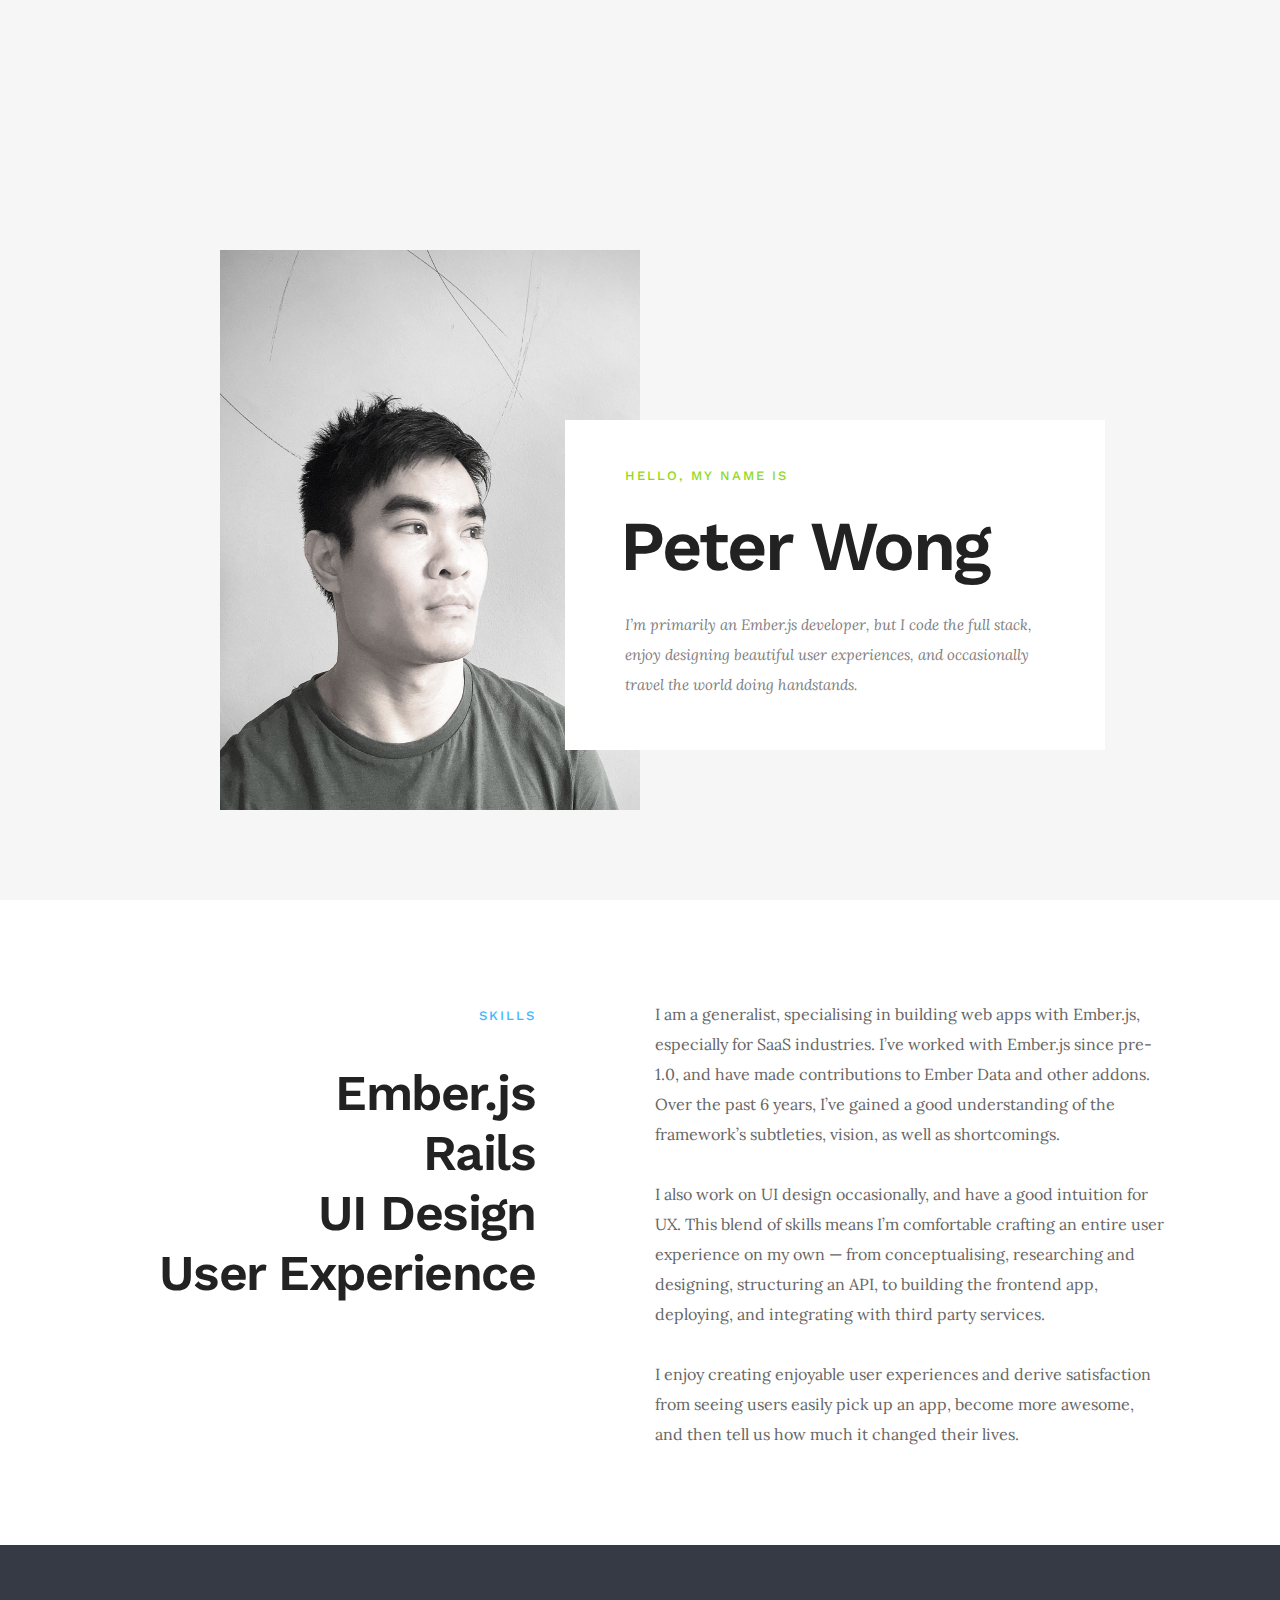
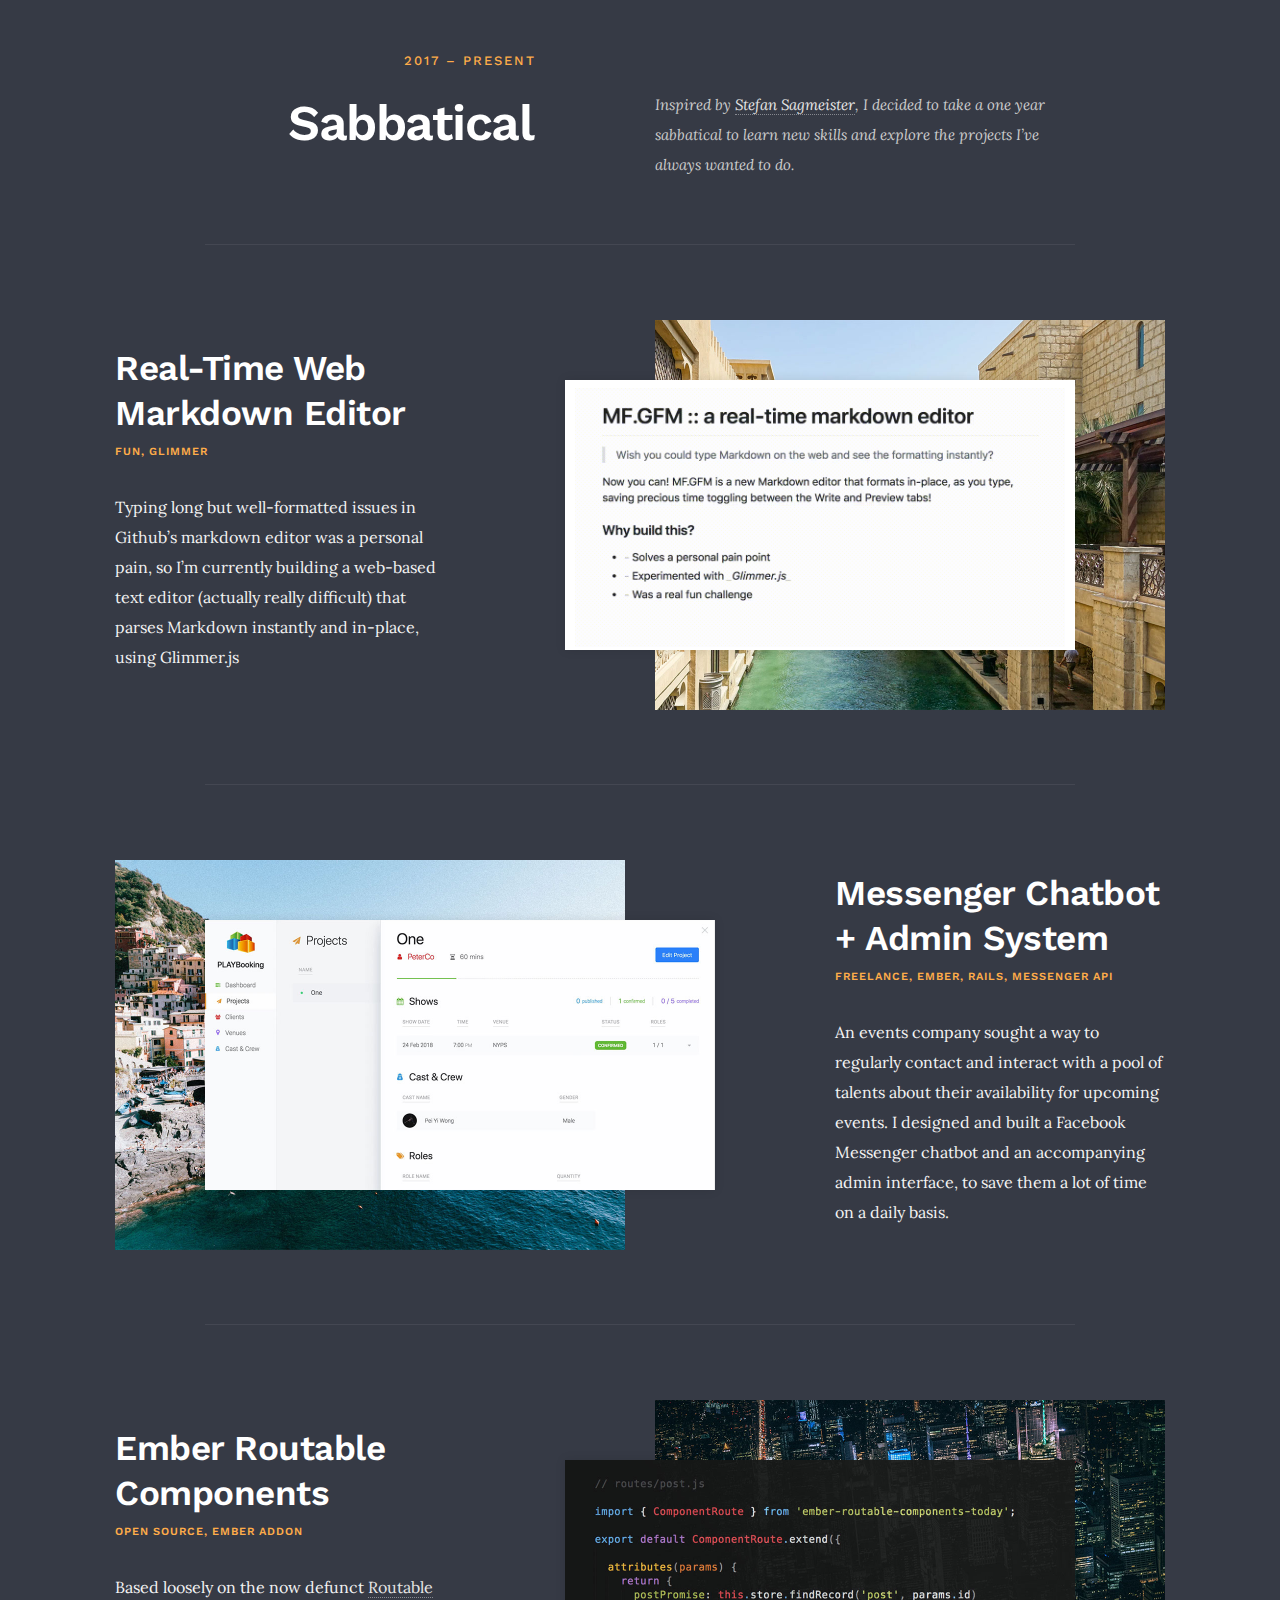
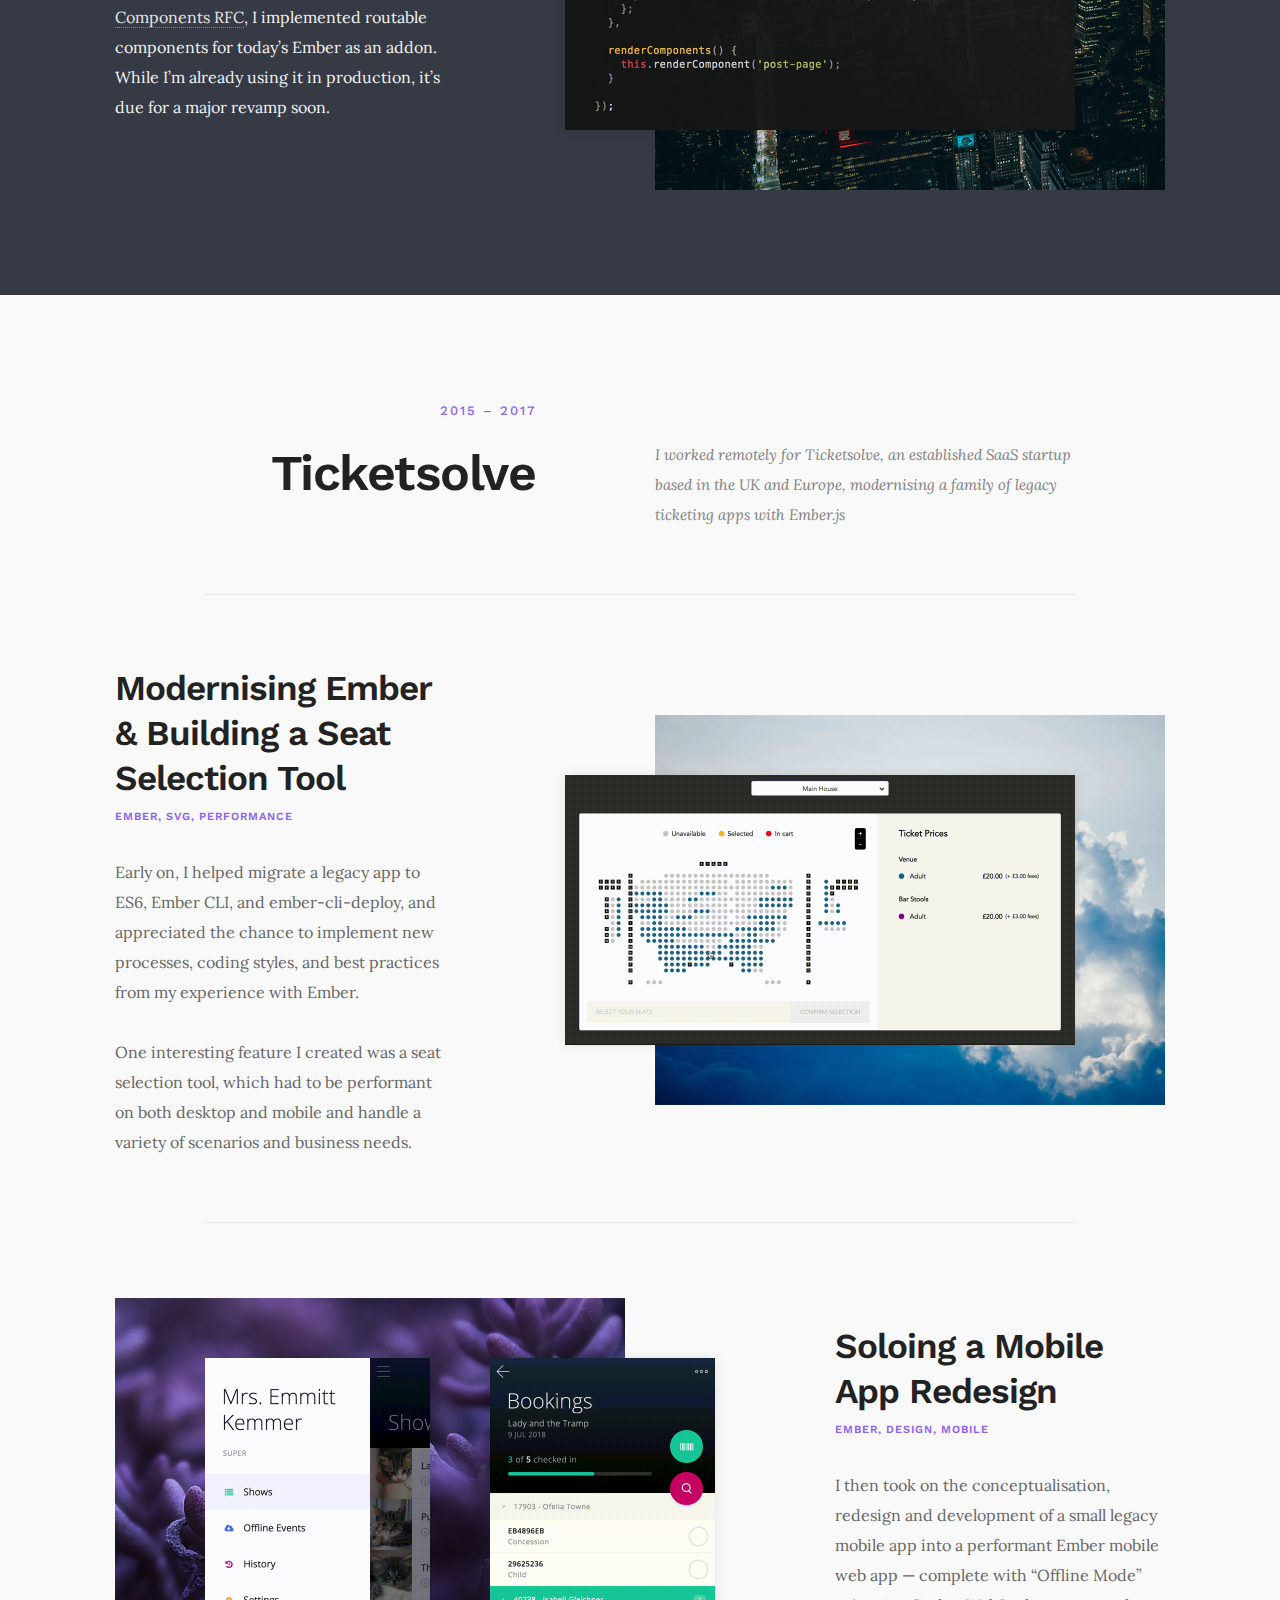
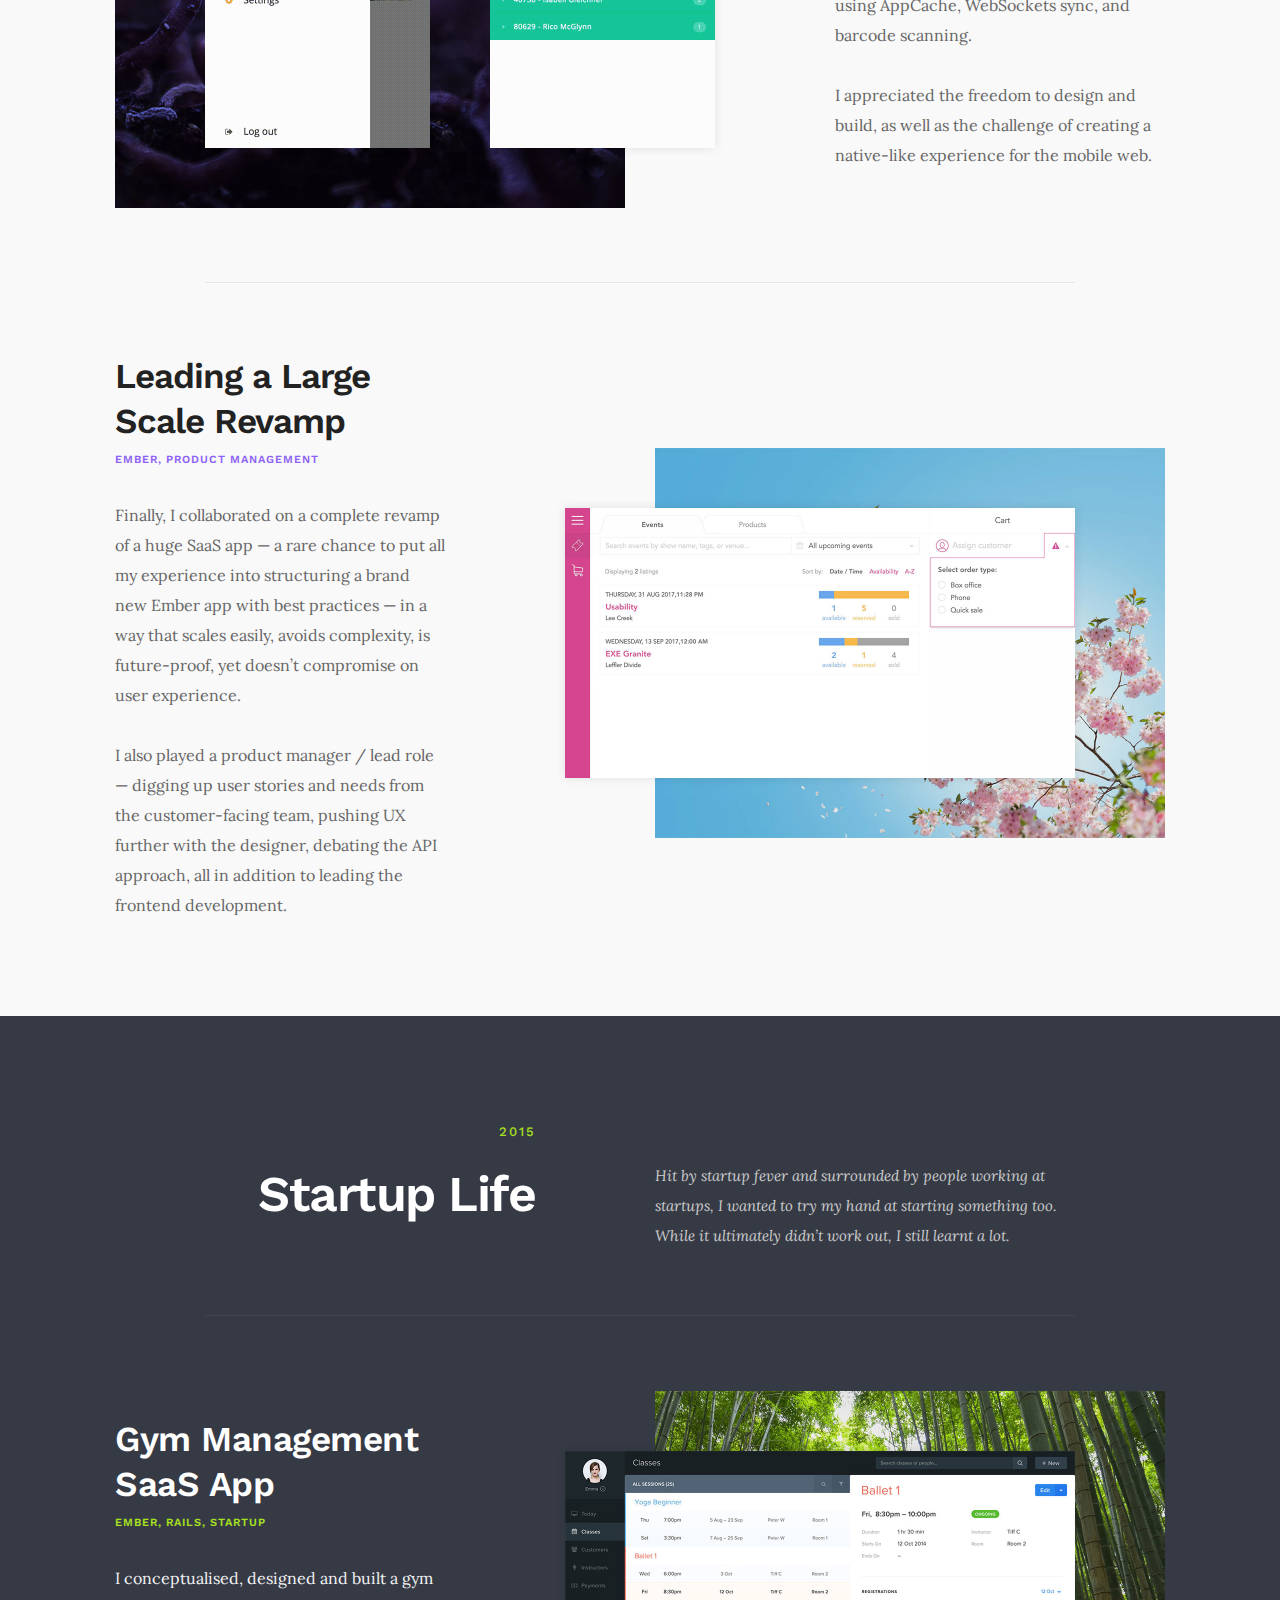
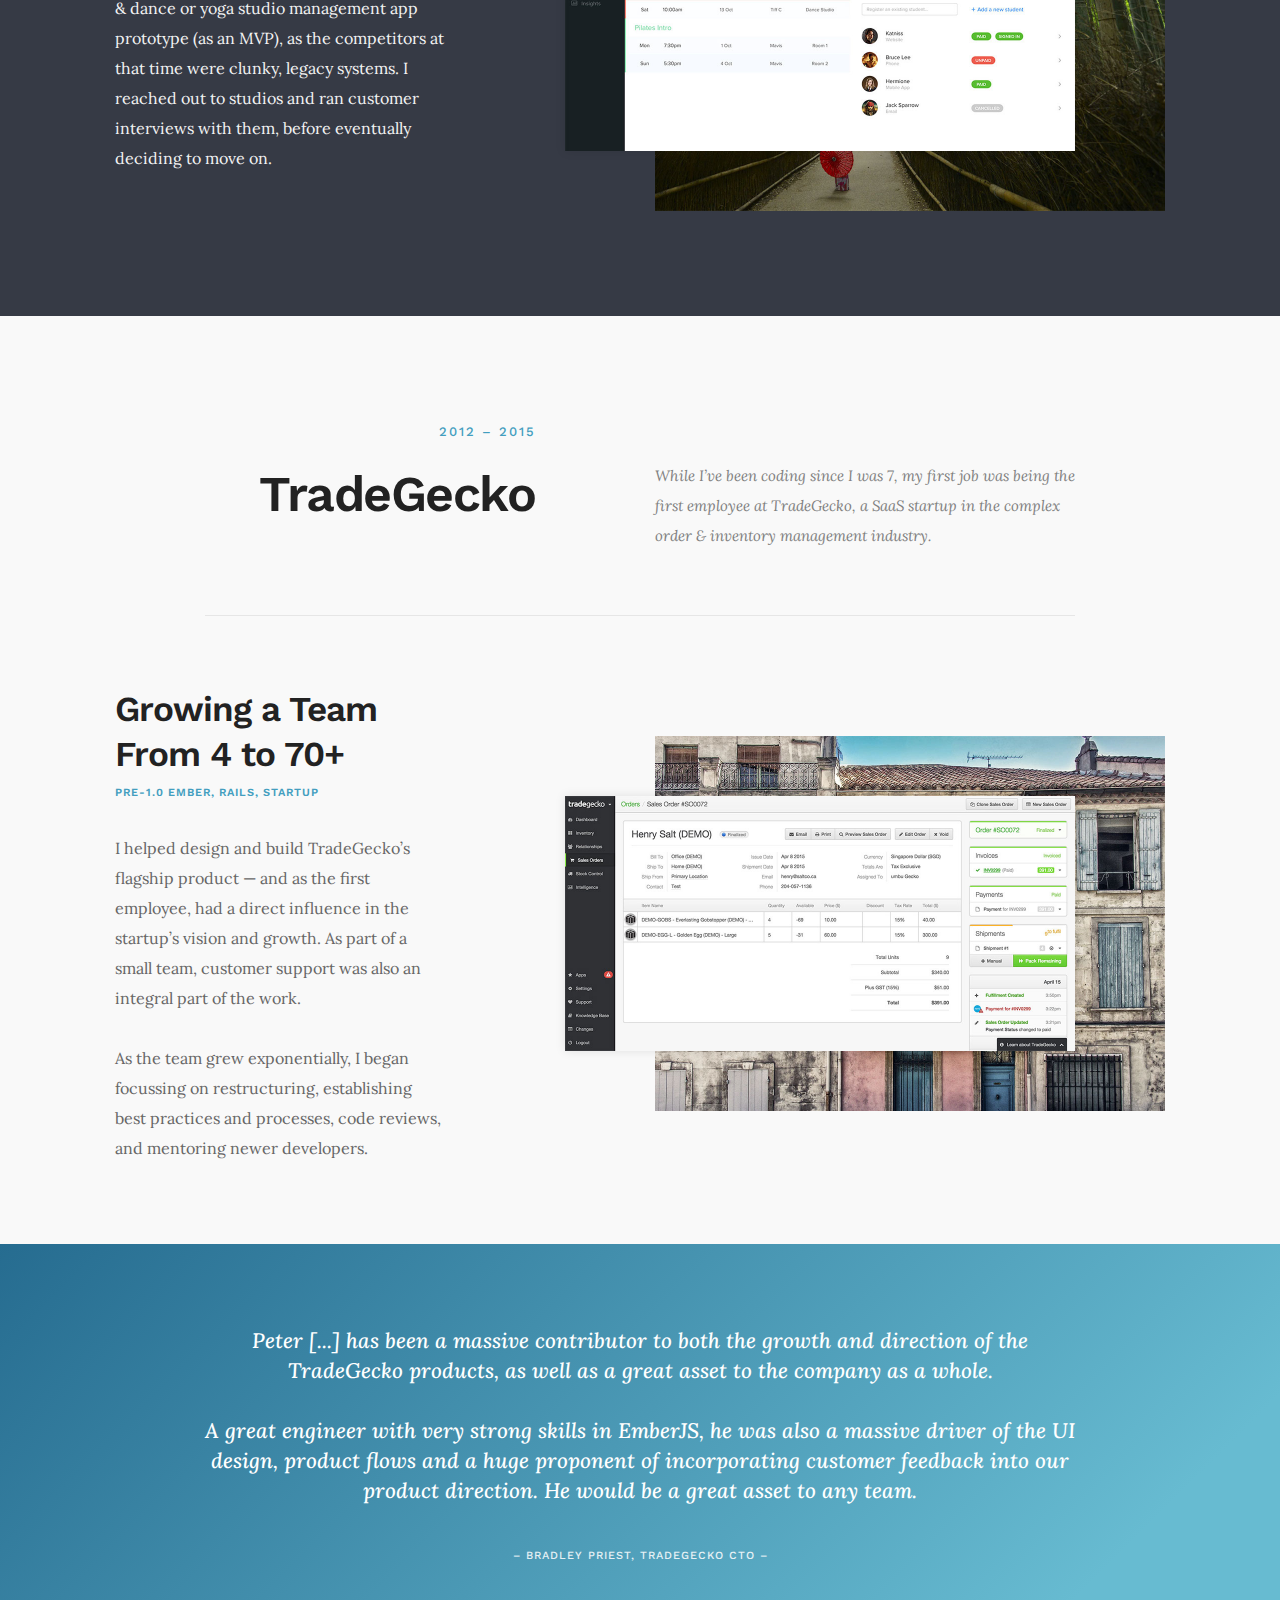
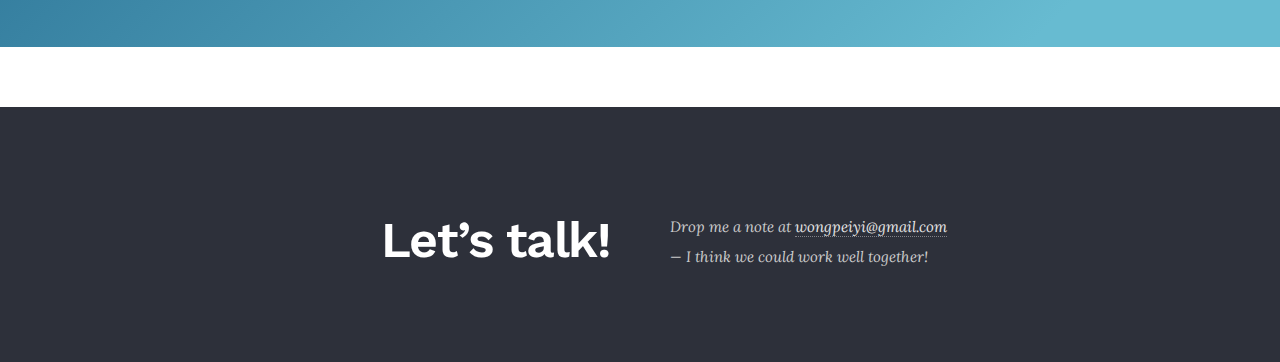
==== index.html @ 0c431ed0 "Init" ====
<!doctype html>
<html lang="">

<head>
  <meta charset="utf-8">
  <meta http-equiv="x-ua-compatible" content="ie=edge">
  <title>Peter Wong | Ember.js Developer &amp; Designer</title>
  <meta name="description" content="">
  <meta name="viewport" content="width=device-width, initial-scale=1, shrink-to-fit=no">

  <link rel="manifest" href="site.webmanifest">
  <link rel="apple-touch-icon" href="icon.png">

  <link href="https://fonts.googleapis.com/css?family=Lora:400,400i|Work+Sans:500,600" rel="stylesheet">

  <link rel="stylesheet" href="css/app-a3784e9419.css">
</head>

<body>
  <section class="hero">
    <div class="row">
      <div class="hero__wrapper">
        <div class="hero__card">
          <h2>Hello, my name is</h2>
          <h1>Peter <span>Wong</span></h1>
          <p class="italic">
            I&rsquo;m primarily an Ember.js developer, but I code the full stack,
            enjoy designing beautiful user experiences, and occasionally
            travel the world doing handstands.
          </p>
        </div>
      </div>
    </div>
  </section>
  
  
  <section class="skillsets">
    <div class="row">
      <div class="col col_6 col_pad-right shout">
        <h2>Skills</h2>
        <h3>Ember.js</h3>
        <h3>Rails</h3>
        <h3>UI Design</h3>
        <h3>User Experience</h3>
      </div>
      <div class="col col_6">
        <p>
          I am a generalist, specialising in building web apps with Ember.js, especially for SaaS industries. I&rsquo;ve worked with Ember.js since pre-1.0, and have made contributions to Ember Data and other addons. Over the past 6 years, I&rsquo;ve gained a good understanding of the framework&rsquo;s subtleties, vision, as well as shortcomings.
        </p>
        <p>
          I also work on UI design occasionally, and have a good intuition for UX. This blend of skills means I&rsquo;m comfortable crafting an entire user experience on my own &mdash; from conceptualising, researching and designing, structuring an API, to building the frontend app, deploying, and integrating with third party services.
        </p>
        <p>
          I enjoy creating enjoyable user experiences and derive satisfaction from seeing users easily pick up an app, become more awesome, and then tell us how much it changed their lives.
        </p>
      </div>
    </div>
  </section>
  
  
  <section class="sabbatical dark">
    <div class="row section__head">
      <div class="col col_6 col_pad-right shout">
        <h2>2017 &ndash; Present</h2>
        <h3>Sabbatical</h3>
      </div>
      <div class="col col_5">
        <p class="italic">
          Inspired by
          <a href="https://www.ted.com/talks/stefan_sagmeister_the_power_of_time_off" target="_blank">Stefan Sagmeister</a>, I decided to take a one year sabbatical to learn new skills and explore the projects I&rsquo;ve always wanted to do.
        </p>
      </div>
    </div>
  
    <hr>
  
    <div class="row row_inverse mfgfm">
      <div class="col col_7 portfolio__screen">
        <div>
          <img src="img/mfgfm-175a06ae4b.gif" />
        </div>
      </div>
      <div class="col col_5 col_pad-right portfolio__item">
        <h4>Real-Time Web Markdown Editor</h4>
        <h5>Fun, Glimmer</h5>
        <p>
          Typing long but well-formatted issues in Github&rsquo;s markdown editor was a personal pain, so I&rsquo;m currently building a web-based text editor (actually really difficult) that parses Markdown instantly and in-place, using Glimmer.js
        </p>
      </div>
    </div>
  
    <hr>
  
    <div class="row playinc">
      <div class="col col_7 portfolio__screen">
        <div>
          <img src="img/playinc-9f0b1183f8.jpg" />
        </div>
      </div>
      <div class="col col_5 col_pad-left portfolio__item">
        <h4>Messenger Chatbot + Admin System</h4>
        <h5>Freelance, Ember, Rails, Messenger API</h5>
        <p>
          An events company sought a way to regularly contact and interact with a pool of talents about their availability for upcoming events. I designed and built a Facebook Messenger chatbot and an accompanying admin interface, to save them a lot of time on a daily basis.
        </p>
      </div>
    </div>
  
    <hr>
  
    <div class="row row_inverse erct">
      <div class="col col_7 portfolio__screen">
        <div>
          <img src="img/erct-787b07adbc.jpg" />
        </div>
      </div>
      <div class="col col_5 col_pad-right portfolio__item">
        <h4>Ember Routable Components</h4>
        <h5>Open source, Ember addon</h5>
        <p>
          Based loosely on the now defunct <a href="https://github.com/ef4/rfcs/blob/routeable-components/active/0000-routeable-components.md" target="_blank">Routable Components RFC</a>, I implemented routable components for today&rsquo;s Ember as an addon. While I&rsquo;m already using it in production, it&rsquo;s due for a major revamp soon.
        </p>
      </div>
    </div>
  </section>
  
  
  <section class="ticketsolve">
    <div class="row section__head">
      <div class="col col_6 col_pad-right shout">
        <h2>2015 &ndash; 2017</h2>
        <h3>Ticketsolve</h3>
      </div>
      <div class="col col_5">
        <p class="italic">
           I worked remotely for Ticketsolve, an established SaaS startup based in the UK and Europe, modernising a family of legacy ticketing apps with Ember.js
        </p>
      </div>
    </div>
  
    <hr>
  
    <div class="row row_inverse seats">
      <div class="col col_7 portfolio__screen">
        <div>
          <img src="img/seats-2ff1d5cc33.gif" />
        </div>
      </div>
      <div class="col col_5 col_pad-right portfolio__item">
        <h4>Modernising Ember &amp; Building a Seat Selection Tool</h4>
        <h5>Ember, SVG, Performance</h5>
        <p>
          Early on, I helped migrate a legacy app to ES6, Ember CLI, and ember-cli-deploy, and appreciated the chance to implement new processes, coding styles, and best practices from my experience with Ember.
        </p>
        <p>
          One interesting feature I created was a seat selection tool, which had to be performant on both desktop and mobile and handle a variety of scenarios and business needs.
        </p>
      </div>
    </div>
  
    <hr>
  
    <div class="row ticketmobile">
      <div class="col col_7 portfolio__screen">
        <div>
          <img src="img/ticketmobile1-ec4fbbc8d3.gif" />
        </div>
        <div>
          <img src="img/ticketmobile2-e9048ec2aa.gif" />
        </div>
      </div>
      <div class="col col_5 col_pad-left portfolio__item">
        <h4>Soloing a Mobile App Redesign</h4>
        <h5>Ember, Design, Mobile</h5>
        <p>
          I then took on the conceptualisation, redesign and development of a small legacy mobile app into a performant Ember mobile web app &mdash; complete with &ldquo;Offline Mode&rdquo; using AppCache, WebSockets sync, and barcode scanning.
        </p>
        <p>
          I appreciated the freedom to design and build, as well as the challenge of creating a native-like experience for the mobile web.
        </p>
      </div>
    </div>
  
    <hr>
  
    <div class="row row_inverse nbe">
      <div class="col col_7 portfolio__screen">
        <div>
          <img src="img/nbe-c0f750bab9.jpg" />
        </div>
      </div>
      <div class="col col_5 col_pad-right portfolio__item">
        <h4>Leading a Large Scale Revamp</h4>
        <h5>Ember, Product Management</h5>
        <p>
          Finally, I collaborated on a complete revamp of a huge SaaS app &mdash; a rare chance to put all my experience into structuring a brand new Ember app with best practices &mdash; in a way that scales easily, avoids complexity, is future-proof, yet doesn&rsquo;t compromise on user experience.
        </p>
        <p>
          I also played a product manager / lead role &mdash; digging up user stories and needs from the customer-facing team, pushing UX further with the designer, debating the API approach, all in addition to leading the frontend development.
        </p>
      </div>
    </div>
  </section>
  
  
  <section class="prosper dark">
    <div class="row section__head">
      <div class="col col_6 col_pad-right shout">
        <h2>2015</h2>
        <h3>Startup Life</h3>
      </div>
      <div class="col col_5">
        <p class="italic">
          Hit by startup fever and surrounded by people working at startups, I wanted to try my hand at starting something too. While it ultimately didn&rsquo;t work out, I still learnt a lot.
        </p>
      </div>
    </div>
  
    <hr>
  
    <div class="row row_inverse prosper-inner">
      <div class="col col_7 portfolio__screen">
        <div>
          <img src="img/prosper1-ae4e2ab95b.jpg" />
          <img src="img/prosper2-4ec7829220.jpg" />
        </div>
      </div>
      <div class="col col_5 col_pad-right portfolio__item">
        <h4>Gym Management SaaS App</h4>
        <h5>Ember, Rails, Startup</h5>
        <p>
          I conceptualised, designed and built a gym &amp; dance or yoga studio management app prototype (as an MVP), as the competitors at that time were clunky, legacy systems. I reached out to studios and ran customer interviews with them, before eventually deciding to move on.
        </p>
      </div>
    </div>
  </section>
  
  
  
  <section class="tradegecko">
    <div class="row section__head">
      <div class="col col_6 col_pad-right shout">
        <h2>2012 &ndash; 2015</h2>
        <h3>TradeGecko</h3>
      </div>
      <div class="col col_5">
        <p class="italic">
          While I&rsquo;ve been coding since I was 7, my first job was being the first employee at TradeGecko, a SaaS startup in the complex order &amp; inventory management industry.
        </p>
      </div>
    </div>
  
    <hr>
  
    <div class="row row_inverse tradegecko-inner">
      <div class="col col_7 portfolio__screen">
        <div>
          <img src="img/tradegecko-d670a8c440.jpg" />
        </div>
      </div>
      <div class="col col_5 col_pad-right portfolio__item">
        <h4>Growing a Team From 4 to 70+</h4>
        <h5>Pre-1.0 Ember, Rails, Startup</h5>
        <p>
          I helped design and build TradeGecko&rsquo;s flagship product &mdash; and as the first employee, had a direct influence in the startup&rsquo;s vision and growth. As part of a small team, customer support was also an integral part of the work.
        </p>
        <p>
          As the team grew exponentially, I began focussing on restructuring, establishing best practices and processes, code reviews, and mentoring newer developers.
        </p>
      </div>
    </div>
  </section>
  
  <section class="quote">
    <div class="row">
      <blockquote>
        <p>
          Peter [...] has been a massive contributor to both the growth and direction of the TradeGecko products, as well as a great asset to the company as a whole.
        </p>
        <p>
          A great engineer with very strong skills in EmberJS, he was also a massive driver of the UI design, product flows and a huge proponent of incorporating customer feedback into our product direction. He would be a great asset to any team.
        </p>
        <cite>Bradley Priest<span><span>, </span></span><br><br>TradeGecko CTO</cite>
      </blockquote>
    </div>
  </section>
  
  <section class="footer dark">
    <div class="row section__head">
      <div class="col col_6 shout">
        <h3>Let&rsquo;s talk!</h3>
      </div>
      <div class="col col_6">
        <p class="italic">
          Drop me a note at
          <a href="mailto://wongpeiyi@gmail.com" target="_blank">wongpeiyi@gmail.com</a>
          <br>
          <span>&mdash; </span>I think we could work well together!
        </p>
      </div>
    </div>
  </section>

  <script src="js/app-8e552bce4f.js"></script>

  <script async src="https://www.googletagmanager.com/gtag/js?id=UA-121026203-1"></script>
  <script>
    window.dataLayer = window.dataLayer || [];
    function gtag(){dataLayer.push(arguments);}
    gtag('js', new Date());
    gtag('config', 'UA-121026203-1');
  </script>

  <script>
    (function(h,o,t,j,a,r){
        h.hj=h.hj||function(){(h.hj.q=h.hj.q||[]).push(arguments)};
        h._hjSettings={hjid:52086,hjsv:6};
        a=o.getElementsByTagName('head')[0];
        r=o.createElement('script');r.async=1;
        r.src=t+h._hjSettings.hjid+j+h._hjSettings.hjsv;
        a.appendChild(r);
    })(window,document,'https://static.hotjar.com/c/hotjar-','.js?sv=');
  </script>
</body>

</html>
---- css/app-a3784e9419.css ----
@charset "UTF-8";
/*! normalize.css v8.0.0 | MIT License | github.com/necolas/normalize.css */html{line-height:1.15;-webkit-text-size-adjust:100%}body{margin:0}h1{font-size:2em;margin:.67em 0}hr{box-sizing:content-box;height:0;overflow:visible}pre{font-family:monospace,monospace;font-size:1em}a{background-color:transparent}abbr[title]{border-bottom:none;text-decoration:underline;-webkit-text-decoration:underline dotted;text-decoration:underline dotted}b,strong{font-weight:bolder}code,kbd,samp{font-family:monospace,monospace;font-size:1em}small{font-size:80%}sub,sup{font-size:75%;line-height:0;position:relative;vertical-align:baseline}sub{bottom:-.25em}sup{top:-.5em}img{border-style:none}button,input,optgroup,select,textarea{font-family:inherit;font-size:100%;line-height:1.15;margin:0}button,input{overflow:visible}button,select{text-transform:none}[type=button],[type=reset],[type=submit],button{-webkit-appearance:button}[type=button]::-moz-focus-inner,[type=reset]::-moz-focus-inner,[type=submit]::-moz-focus-inner,button::-moz-focus-inner{border-style:none;padding:0}[type=button]:-moz-focusring,[type=reset]:-moz-focusring,[type=submit]:-moz-focusring,button:-moz-focusring{outline:1px dotted ButtonText}fieldset{padding:.35em .75em .625em}legend{box-sizing:border-box;color:inherit;display:table;max-width:100%;padding:0;white-space:normal}progress{vertical-align:baseline}textarea{overflow:auto}[type=checkbox],[type=radio]{box-sizing:border-box;padding:0}[type=number]::-webkit-inner-spin-button,[type=number]::-webkit-outer-spin-button{height:auto}[type=search]{-webkit-appearance:textfield;outline-offset:-2px}[type=search]::-webkit-search-decoration{-webkit-appearance:none}::-webkit-file-upload-button{-webkit-appearance:button;font:inherit}details{display:block}summary{display:list-item}[hidden],template{display:none}html{box-sizing:border-box}*,:after,:before{box-sizing:inherit}body,html{min-height:100%}img{vertical-align:middle}html{color:#222;font-size:16px;font-family:Lora,serif;line-height:30px;-webkit-font-smoothing:antialiased}::-moz-selection{background:#f0f0f0;text-shadow:none}::selection{background:#f0f0f0;text-shadow:none}h1,h2,h3,h4,h5{font-family:Work Sans,sans-serif;font-weight:600;margin:0}h1{font-size:70px;line-height:90px;letter-spacing:-2.4px;padding:21px 0 9px}h2{font-size:13px;font-weight:500;text-transform:uppercase;letter-spacing:2px;padding:11px 0 19px}h3{font-size:50px;line-height:60px;letter-spacing:-1.5px;padding:13px 0 17px}h4{font-size:35px;line-height:45px;letter-spacing:-1px;padding:11px 0 4px}cite,h5{font-size:11px;line-height:15px;text-transform:uppercase;letter-spacing:1px;padding:4px 0 9px}p{color:#666;padding:9px 0 21px;margin:0}.italic{font-size:15px;font-style:italic;padding:10px 0 20px;color:gray}a{transition:all .15s ease-out}hr{border:none;border-bottom:1px solid #e6e6e6;width:870px;margin:74px auto 75px}blockquote{font-family:Lora,serif;font-size:21px;font-style:italic;font-weight:500;text-align:center}blockquote p{padding:22px 0 8px}cite{font-family:Work Sans,sans-serif;font-style:normal}cite:after,cite:before{content:" – "}.dark{color:#fff}.dark ::-moz-selection{background:rgba(0,0,0,.33)}.dark ::selection{background:rgba(0,0,0,.33)}.dark h4{letter-spacing:-.5px}.dark p{color:#f3f3f3}.dark .italic{color:#ccc}.dark a{color:#e6e6e6;text-decoration:none;border-bottom:1px dotted hsla(0,0%,100%,.4)}.dark a:hover{color:#fff;border-bottom:1px solid hsla(0,0%,100%,.6)}.dark hr{border-bottom-color:hsla(0,0%,100%,.07)}.row{width:1050px;margin:0 auto}.row:after{content:"";clear:both;display:table}.col{float:left;margin-right:30px}.col:last-child{margin-right:0}.col_1{width:60px}.col_2{width:150px}.col_3{width:240px}.col_4{width:330px}.col_5{width:420px}.col_6{width:510px}.col_7{width:600px}.col_8{width:690px}.col_9{width:780px}.col_10{width:870px}.col_11{width:960px}.col_12{width:1050px}.col_pad-left{padding-left:90px}.col_pad-right{padding-right:90px}.row_inverse .col{float:right;margin-left:30px;margin-right:0}.row_inverse .col:last-child{margin-left:0}section{background:#f9f9f9;padding:90px 0 105px}section p:last-child{margin-bottom:-30px}.dark{background:#363a45}.section__head .shout+.col{padding-top:45px}.shout{text-align:right}.shout h2{margin-right:-1px;margin-bottom:-15px}.portfolio__item{padding-top:15px}.portfolio__item h5{margin-bottom:15px}.portfolio__screen{background:no-repeat 0 0;background-size:510px 390px;padding:60px 0 60px 90px}.row_inverse .portfolio__screen{background-position:100% 0;padding:60px 90px 60px 0}.portfolio__screen>div{background:#fff;width:510px;height:270px;box-shadow:0 0 10px rgba(0,0,0,.1)}.portfolio__screen>div img{width:100%}html{background:#fff}.hero{background:#f6f6f6;height:100vh;padding-top:0}.hero ::-moz-selection{background:#f2fde2}.hero ::selection{background:#f2fde2}.hero__wrapper{background:url(../img/peter-f11ccf4531.jpg) 105px 0 no-repeat;background-size:420px 560px;position:absolute;bottom:90px;width:1050px;height:560px}.hero__card{background:#fff;position:absolute;right:60px;bottom:60px;width:540px;height:330px;padding:30px 60px}.hero__card h1{display:inline-block;position:relative;margin:-30px 0 0 -5px}.hero__card h2{color:#90d91a}.hero__card p{margin-top:0}.skillsets{background:#fff}.skillsets ::-moz-selection{background:#e3f3fd}.skillsets ::selection{background:#e3f3fd}.skillsets h2{color:#3db6ff;margin-bottom:0}.skillsets h3{margin-bottom:-30px}.sabbatical h2,.sabbatical h5{color:#feac49}.sabbatical .shout h3{margin-right:2px}.mfgfm .portfolio__screen{background-image:url(../img/mfgfm-bg-beee843430.jpg)}.mfgfm .portfolio__screen>div{padding:8px 10px 12px}.playinc .portfolio__screen{background-image:url(../img/playinc-bg-435ef68e7e.jpg)}.playinc .portfolio__item{margin-top:-15px}.erct .portfolio__screen{background-image:url(../img/erct-bg-e8013d1177.jpg)}.erct .portfolio__screen>div{background:#161717}.ticketsolve ::-moz-selection{background:#eee6ff}.ticketsolve ::selection{background:#eee6ff}.ticketsolve h2,.ticketsolve h5{color:#8e62f5}.seats .portfolio__screen{background-image:url(../img/seats-bg-9662086b6e.jpg);margin-top:45px}.seats .portfolio__screen>div{background:#333}.seats .portfolio__item{margin-top:-30px}.ticketmobile .portfolio__screen{background-image:url(../img/ticketmobile-bg-866ebd4e79.jpg);background-size:510px 510px}.ticketmobile .portfolio__screen:after{content:"";clear:both;display:table}.ticketmobile .portfolio__screen>div{background:none;float:left;width:225px;height:390px}.ticketmobile .portfolio__screen>div:last-child{margin-left:60px}.nbe .portfolio__screen{background-image:url(../img/nbe-bg-5542cbdfe1.jpg);margin-top:90px}.nbe .portfolio__item{margin-top:-30px}.prosper h2,.prosper h5{color:#a7e11f}.prosper-inner .portfolio__screen{background-image:url(../img/prosper-bg-1c51c2b231.jpg);background-size:510px 420px}.prosper-inner .portfolio__screen>div{position:relative;height:300px}.prosper-inner .portfolio__screen>div img{position:absolute;top:0;left:0;right:0;bottom:0}.prosper-inner .portfolio__screen>div img:last-child{transition:opacity .5s ease-in-out;opacity:0}.prosper-inner .portfolio__screen>div img:last-child.toggled{opacity:1}.tradegecko ::-moz-selection{background:#dfeff3}.tradegecko ::selection{background:#dfeff3}.tradegecko h2,.tradegecko h5{color:#439ebf}.tradegecko-inner .portfolio__screen{background-image:url(../img/tradegecko-bg-16fc9c0118.jpg);background-size:510px 375px;margin-top:45px}.tradegecko-inner .portfolio__screen>div{height:255px}.tradegecko-inner .portfolio__item{margin-top:-30px}.quote{background:linear-gradient(135deg,#266c90,#67bbd1 85%);padding:60px 0 75px;margin:-15px 0 60px}.quote ::-moz-selection{background:#78a1b3}.quote ::selection{background:#78a1b3}.quote blockquote,.quote cite{width:870px;margin:0 auto}.quote cite,.quote p{color:#fff}.quote cite{display:inline-block;margin-top:30px;opacity:.85}.quote cite br{display:none}.footer{background:#2d303a;padding:90px 0 75px}.footer .section__head .shout{padding-right:15px}.footer .section__head .shout+.col{padding-top:5px;padding-left:15px}@media screen and (max-width:1139px) and (min-width:1024px){.row{width:940px}.col{margin-right:20px}.col_1{width:60px}.col_2{width:140px}.col_3{width:220px}.col_4{width:300px}.col_5{width:380px}.col_6{width:460px}.col_7{width:540px}.col_8{width:620px}.col_9{width:700px}.col_10{width:780px}.col_11{width:860px}.col_12{width:940px}.col_pad-left{padding-left:80px}.col_pad-right{padding-right:80px}.hero__wrapper{background-size:380px 500px;background-position:100px 0;width:940px;height:500px}.hero__card{right:60px;bottom:60px;width:480px;height:300px;padding:15px 40px}.portfolio__screen{padding-left:80px}.portfolio__screen:last-child{padding-right:80px}.portfolio__screen:last-child>div{margin-left:-50px}.ticketmobile .portfolio__screen>div:last-child{position:absolute;margin-left:285px}}@media screen and (max-width:1023px){.row{width:90%}.col{margin-right:2%}.col_1{width:6.5%}.col_2{width:15%}.col_3{width:23.5%}.col_4{width:32%}.col_5{width:40.5%}.col_6{width:49%}.col_7{width:57.5%}.col_8{width:66%}.col_9{width:74.5%}.col_10{width:83%}.col_11{width:91.5%}.col_12{width:100%}.col_pad-left{padding-left:8.5%}.col_pad-right{padding-right:8.5%}section{padding:75px 0 90px}.portfolio__screen{background-size:450px auto}.portfolio__screen.col{float:none;width:450px;margin:0 auto}.portfolio__screen,.row_inverse .portfolio__screen{background-position:50%;padding:60px 0}.portfolio__screen>div{margin-left:-30px}.portfolio__screen:last-child{padding-right:80px}.portfolio__screen:last-child>div{margin-left:-50px}.portfolio__item.col{float:none;width:100%;margin:45px auto 30px;padding:0 30px}.portfolio__item.col:last-child{margin-left:auto}hr{margin:60px auto 59px;width:calc(90% - 60px)}.hero__wrapper{background-size:510px 680px;background-position:50% calc(100vh - 75px - 330px - 640px);width:100%;top:0;left:0;bottom:75px;height:auto}.hero__card{left:50%;margin-left:-255px;bottom:0;width:510px;height:330px;padding:30px 45px}.ticketmobile .portfolio__screen{background-size:450px;width:390px;height:510px}.ticketmobile .portfolio__screen>div{float:none;position:absolute;left:50%}.ticketmobile .portfolio__screen>div:first-child{margin-left:-240px}.ticketmobile .portfolio__screen>div:last-child{margin-left:15px}.quote blockquote,.quote cite{width:75%}}@media screen and (max-width:939px){.section__head .col{width:50%;margin:0}.section__head .col:first-child{padding-right:30px}.section__head .col:last-child{padding:0 90px 0 30px}.quote{margin-bottom:0}}@media screen and (max-width:839px){.section__head .col:last-child{padding-right:60px}.footer .col:last-child{padding-right:30px}}@media screen and (max-width:767px){.section__head .col{text-align:center;float:none;width:90%;margin:0 auto}.section__head .col:first-child,.section__head .col:last-child{padding:0}.section__head .col:last-child{width:67%}.section__head .col h3{margin:0}.skillsets .col{float:none;width:90%;margin:0 auto;padding:0}.skillsets .col:first-child{margin-bottom:60px;text-align:center}.footer{padding:75px 0 90px}}@media screen and (max-width:639px){.section__head .col:last-child{width:75%}}@media screen and (max-width:589px){.portfolio__screen.col{background-size:100%;background-position:top;width:calc(100% - 90px);padding:60px 0 0}.portfolio__screen.col>div{width:calc(100% + 90px);height:auto;margin-left:-45px;box-shadow:0 -20px 30px -20px rgba(0,0,0,.15)}.dark .portfolio__screen.col>div{box-shadow:0 -20px 30px -20px rgba(0,0,0,.33)}.portfolio__item.col{padding:0}h1{letter-spacing:-4px}.hero{height:auto}.hero__wrapper{background:none;position:static;padding-top:195px}.hero__card{text-align:center;position:static;width:90%;height:auto;margin:0 auto;padding:120px 45px 60px}.hero__card h1{display:block;margin:-30px 0 0}.hero__card:before{content:"";background:url(../img/peter-f11ccf4531.jpg) 0 -55px no-repeat;background-size:210px;position:absolute;top:75px;left:50%;width:210px;height:210px;margin-left:-105px}.mfgfm .portfolio__screen,.playinc .portfolio__screen{background-position:50% calc(-20vw + 60px)}.seats .portfolio__screen{background-position:50% calc(-30vw + 30px)}.nbe .portfolio__screen{background-position:50% calc(-30vw + 10px)}.ticketmobile .portfolio__screen{position:relative;height:calc(78vw - 52px);margin-bottom:120px}.ticketmobile .portfolio__screen>div{width:calc(50% + 15px);box-shadow:0 -20px 30px -20px rgba(0,0,0,.15),0 0 10px rgba(0,0,0,.1)}.ticketmobile .portfolio__screen>div:first-child{margin-left:calc(-50% - 30px)}.ticketmobile .portfolio__screen>div:last-child{margin-left:15px}.prosper-inner .portfolio__screen>div{height:52.9vw}.quote blockquote,.quote cite{width:85%}.footer span{display:none}}@media screen and (max-width:559px){.hero h1 span{display:none}}@media screen and (max-width:419px){section{padding:45px 0 60px}.section__head{margin-bottom:60px}hr{margin:30px auto 59px}.hero__wrapper{padding-top:150px}.hero__card{padding-top:105px}.hero__card:before{top:45px;width:180px;height:180px;background-size:180px;margin-left:-90px}.quote cite:after{content:none}.quote cite span span{display:none}.quote cite span:after{content:" –"}.quote cite br{display:block}.footer{padding-bottom:30px}}
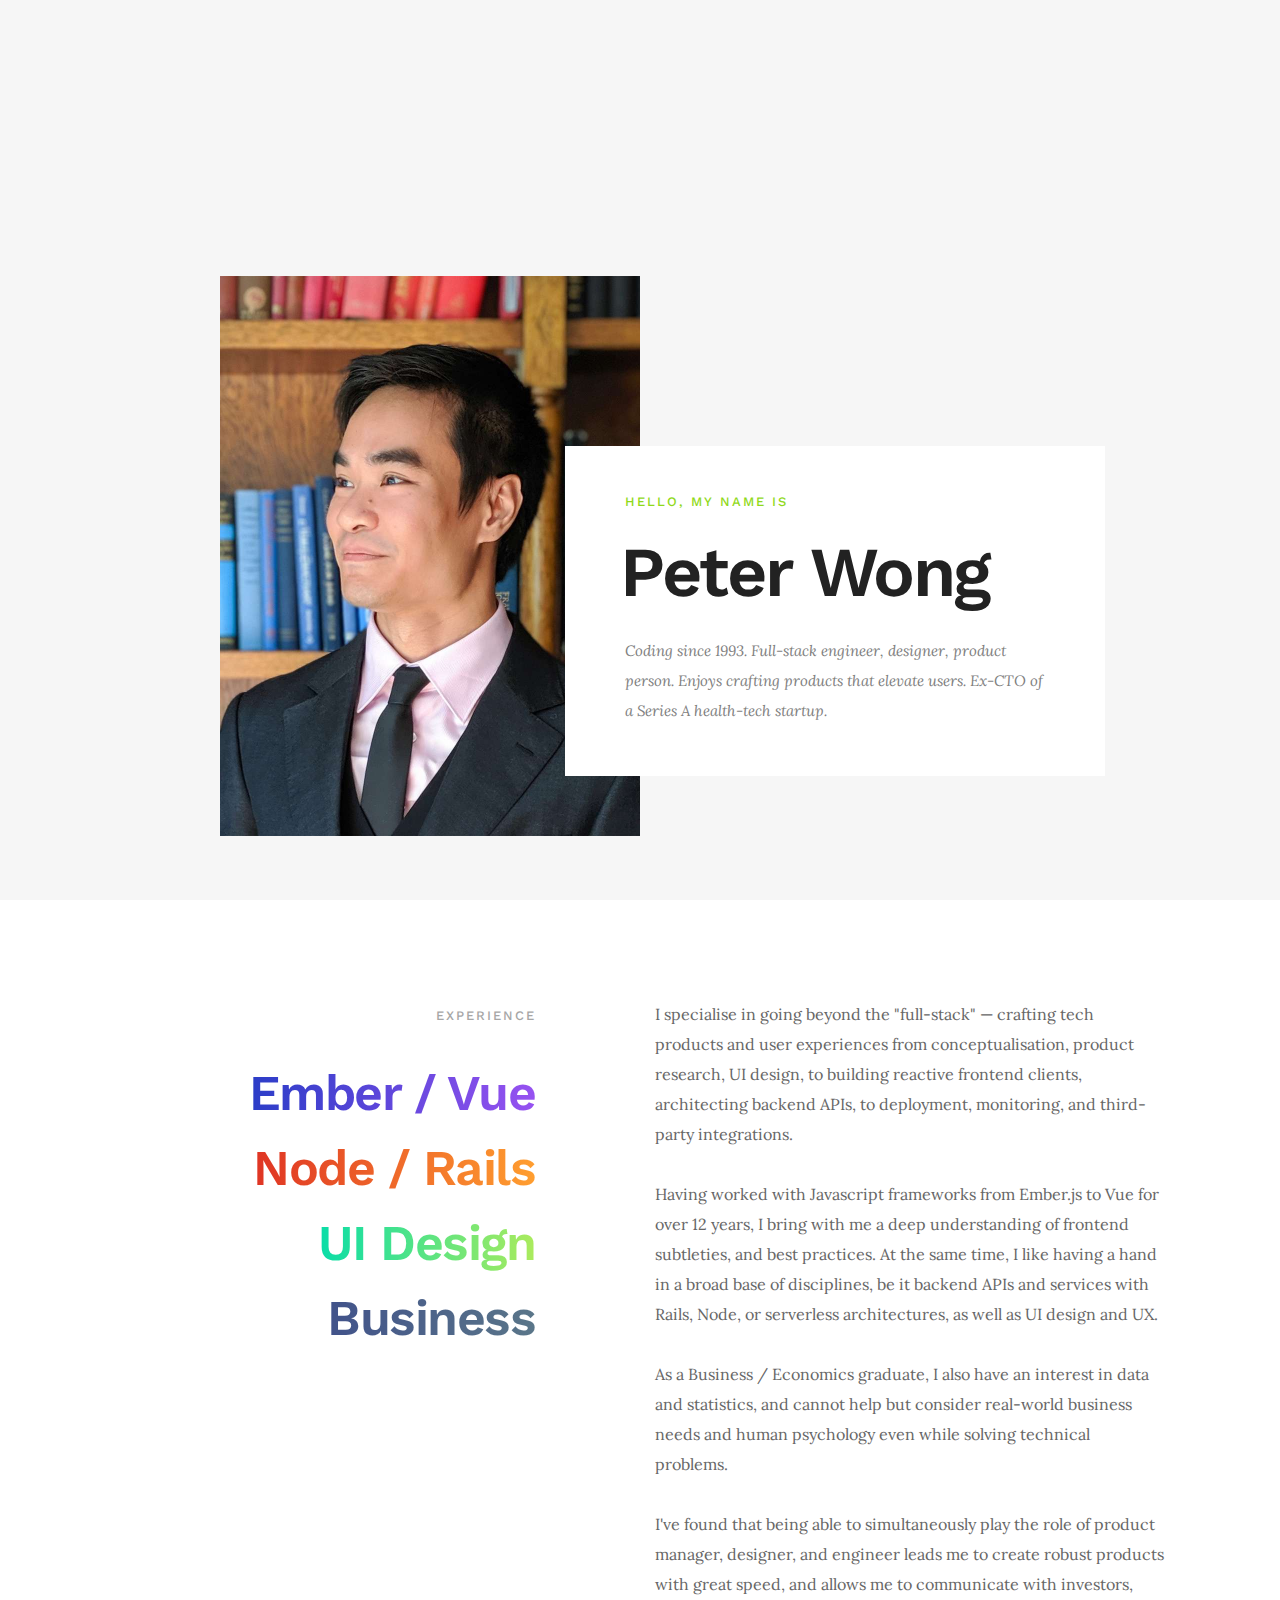
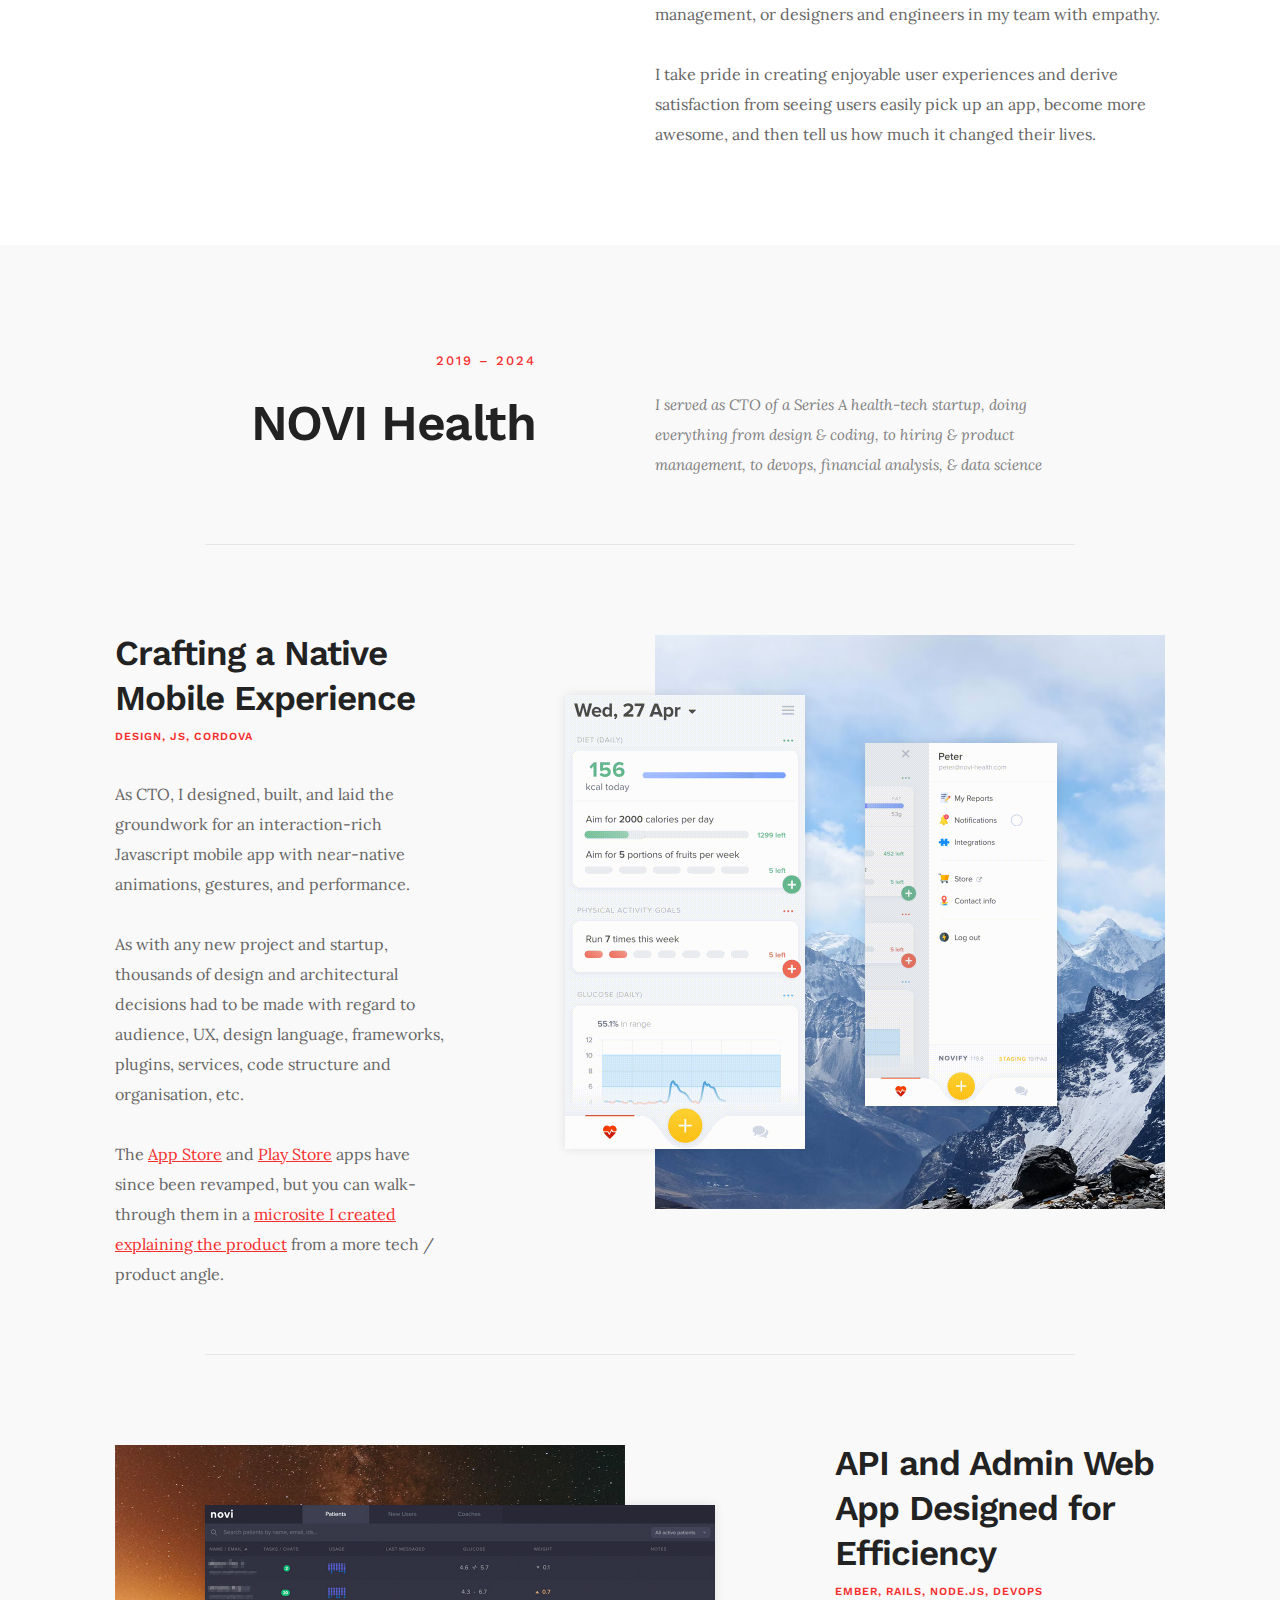
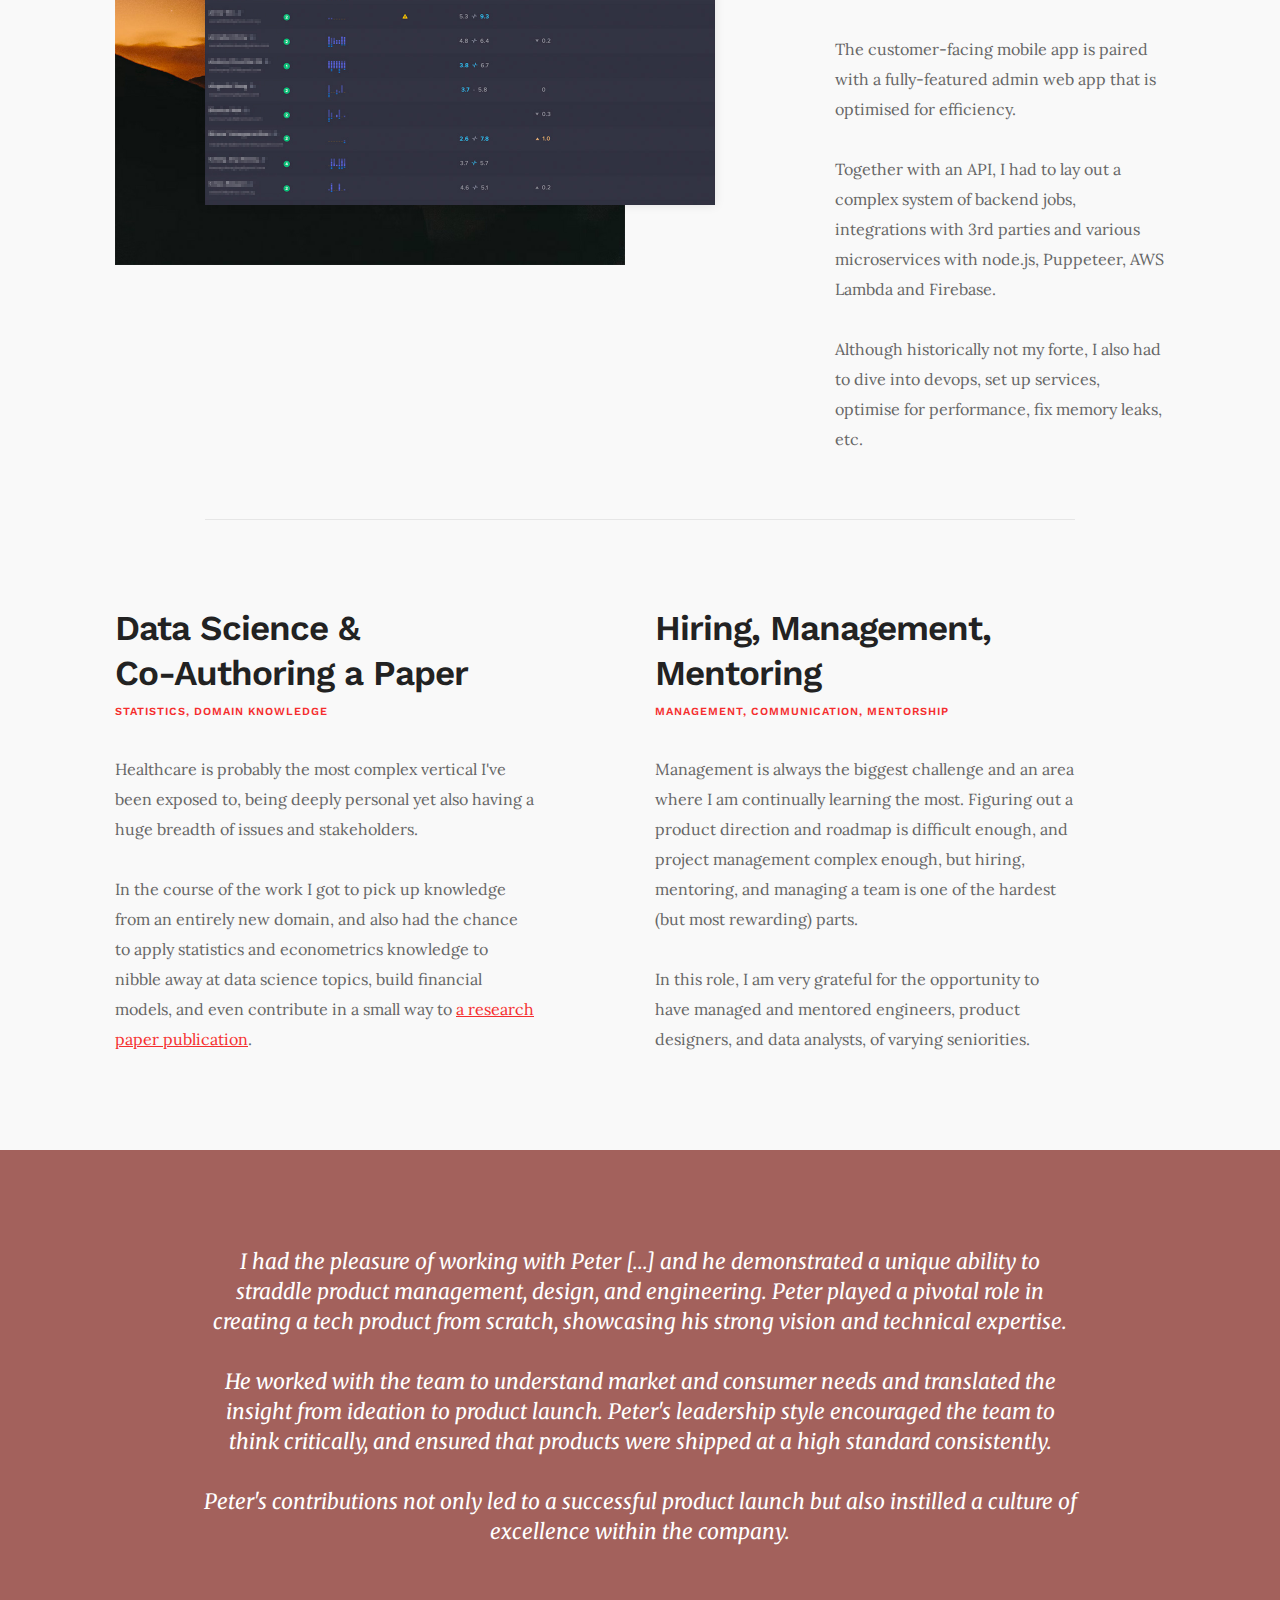
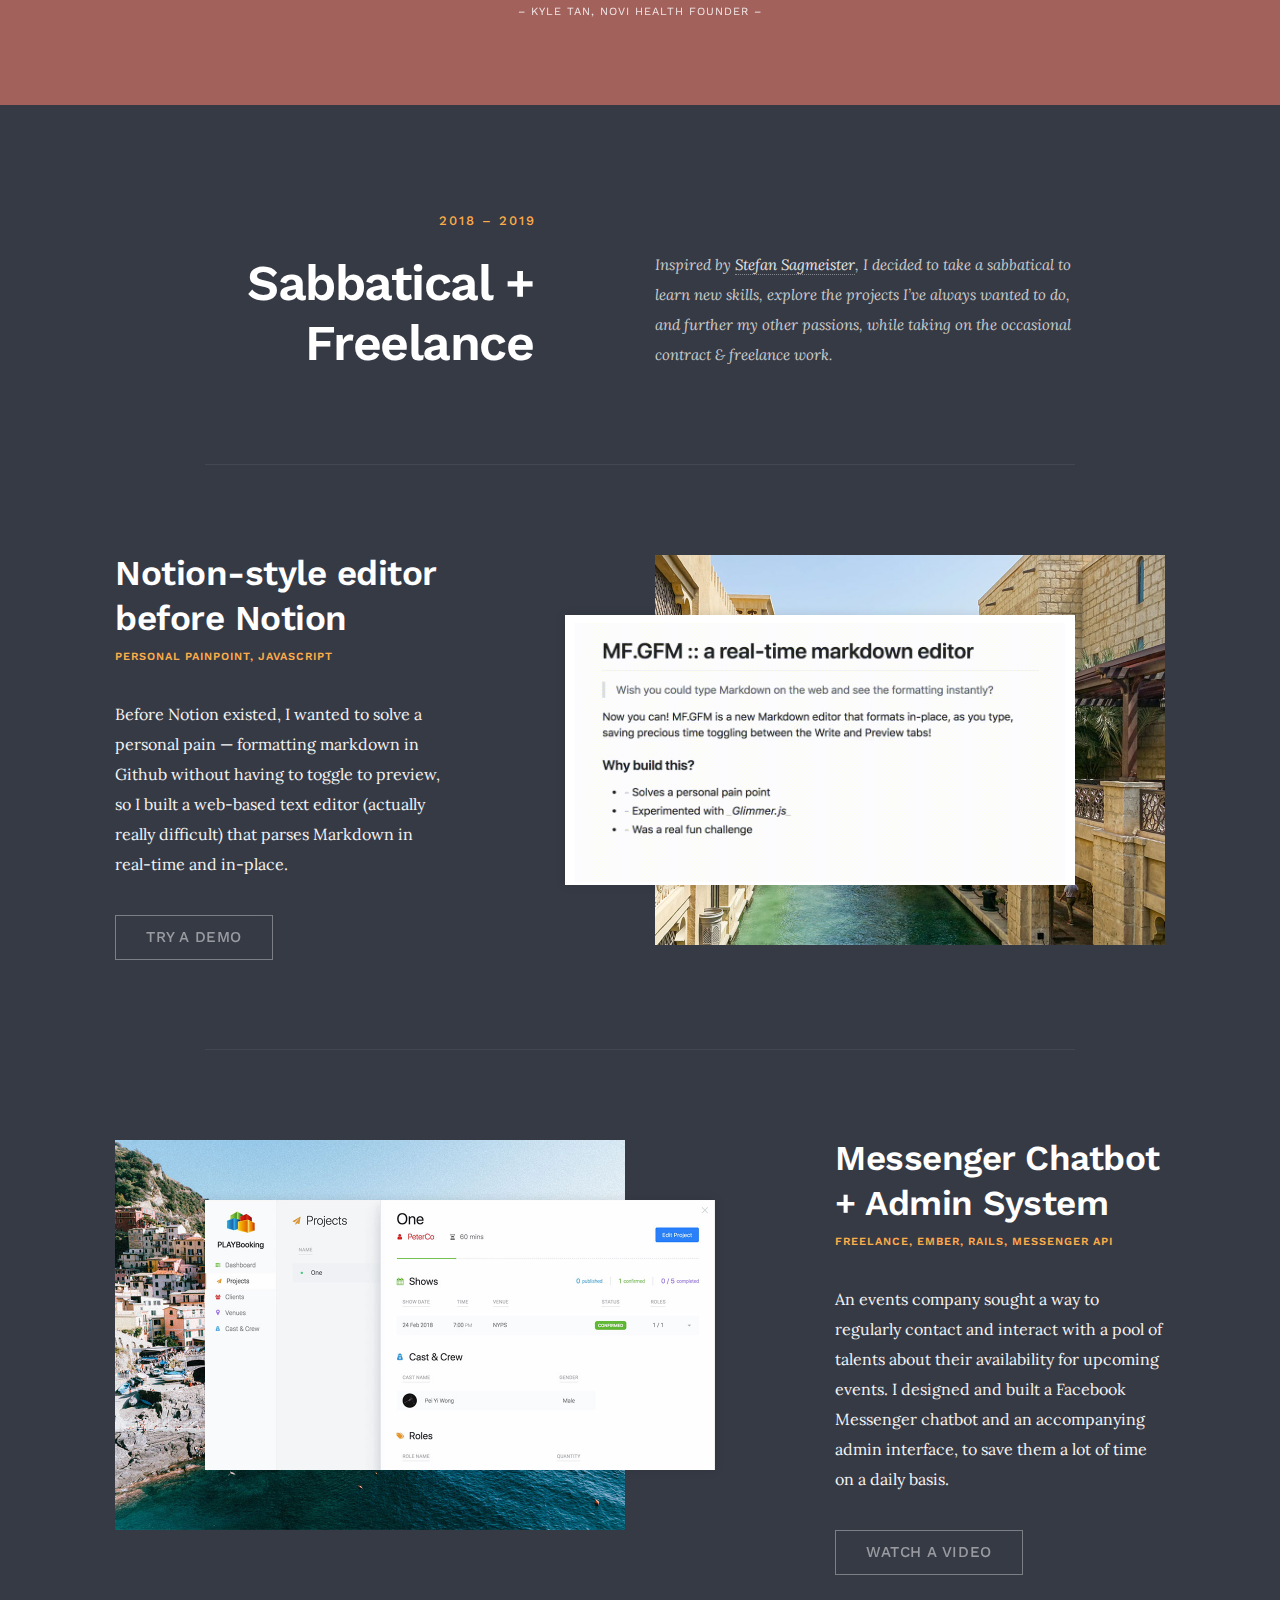
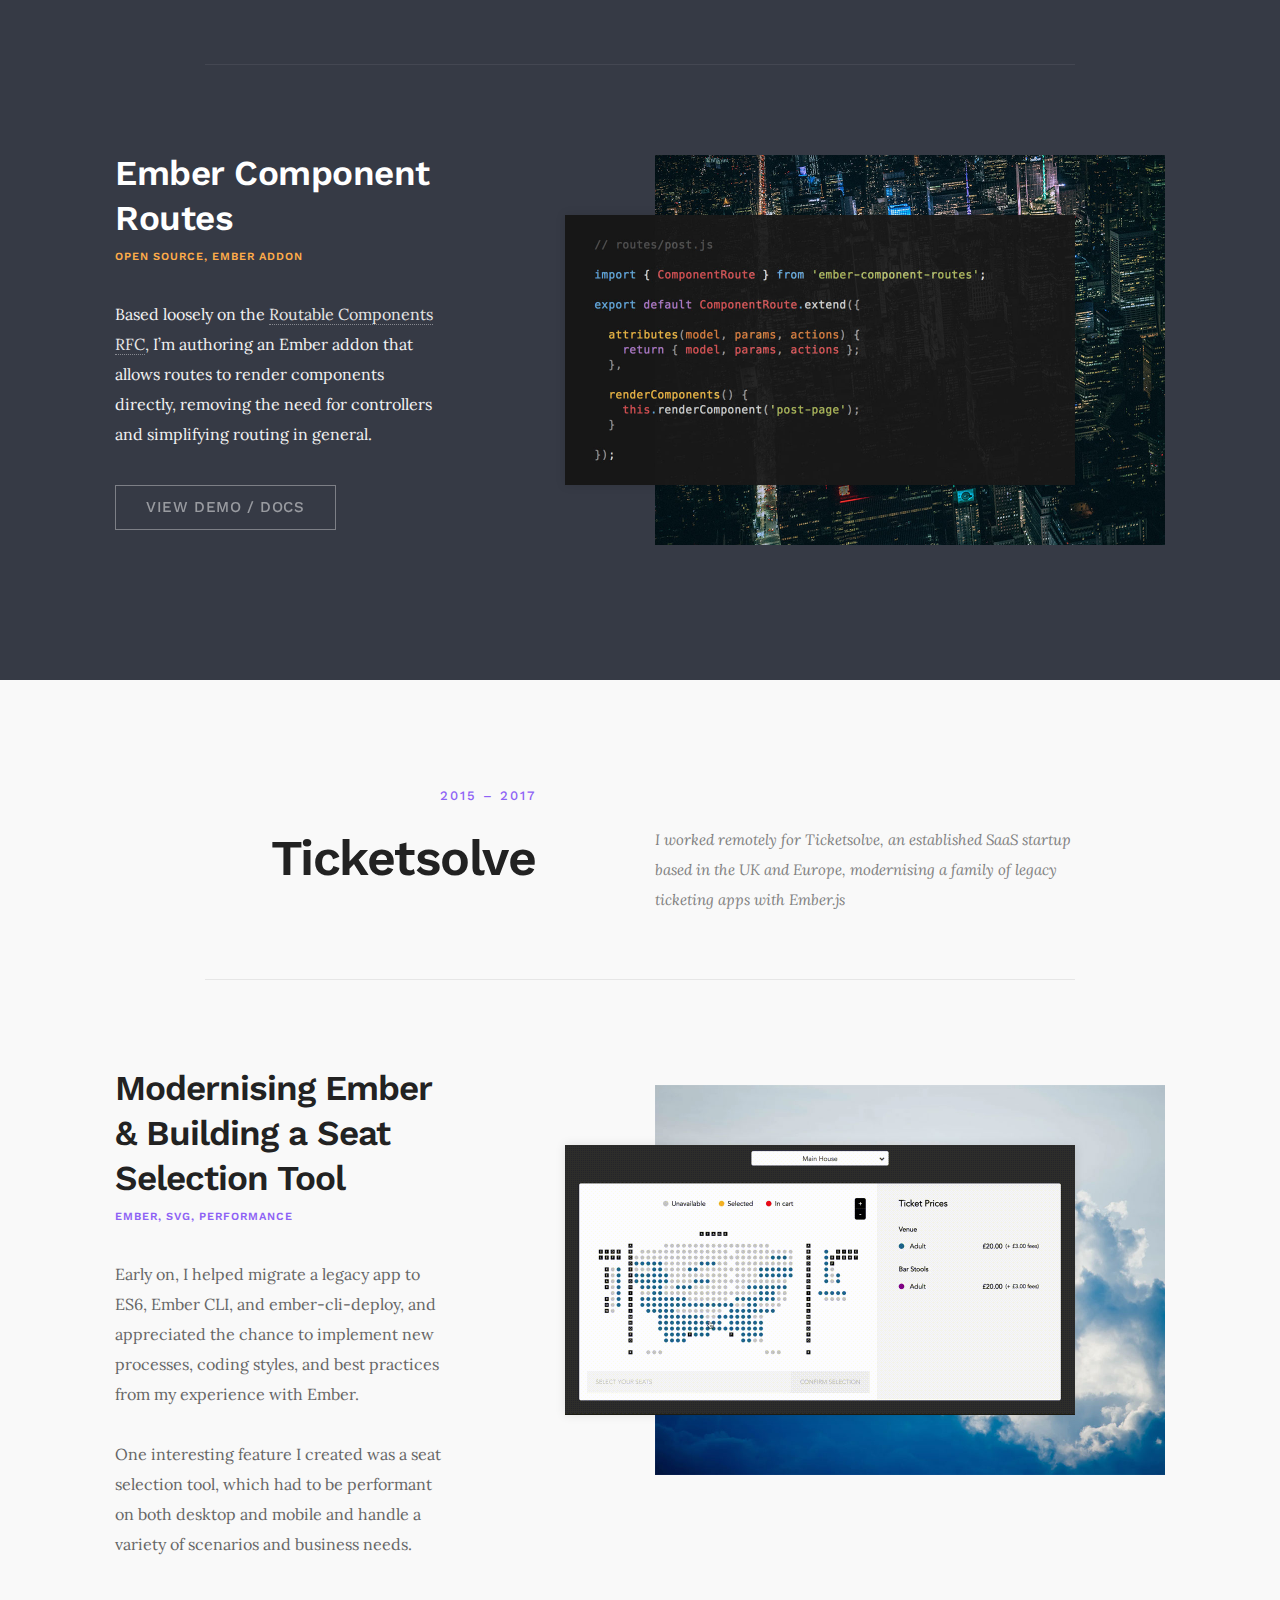
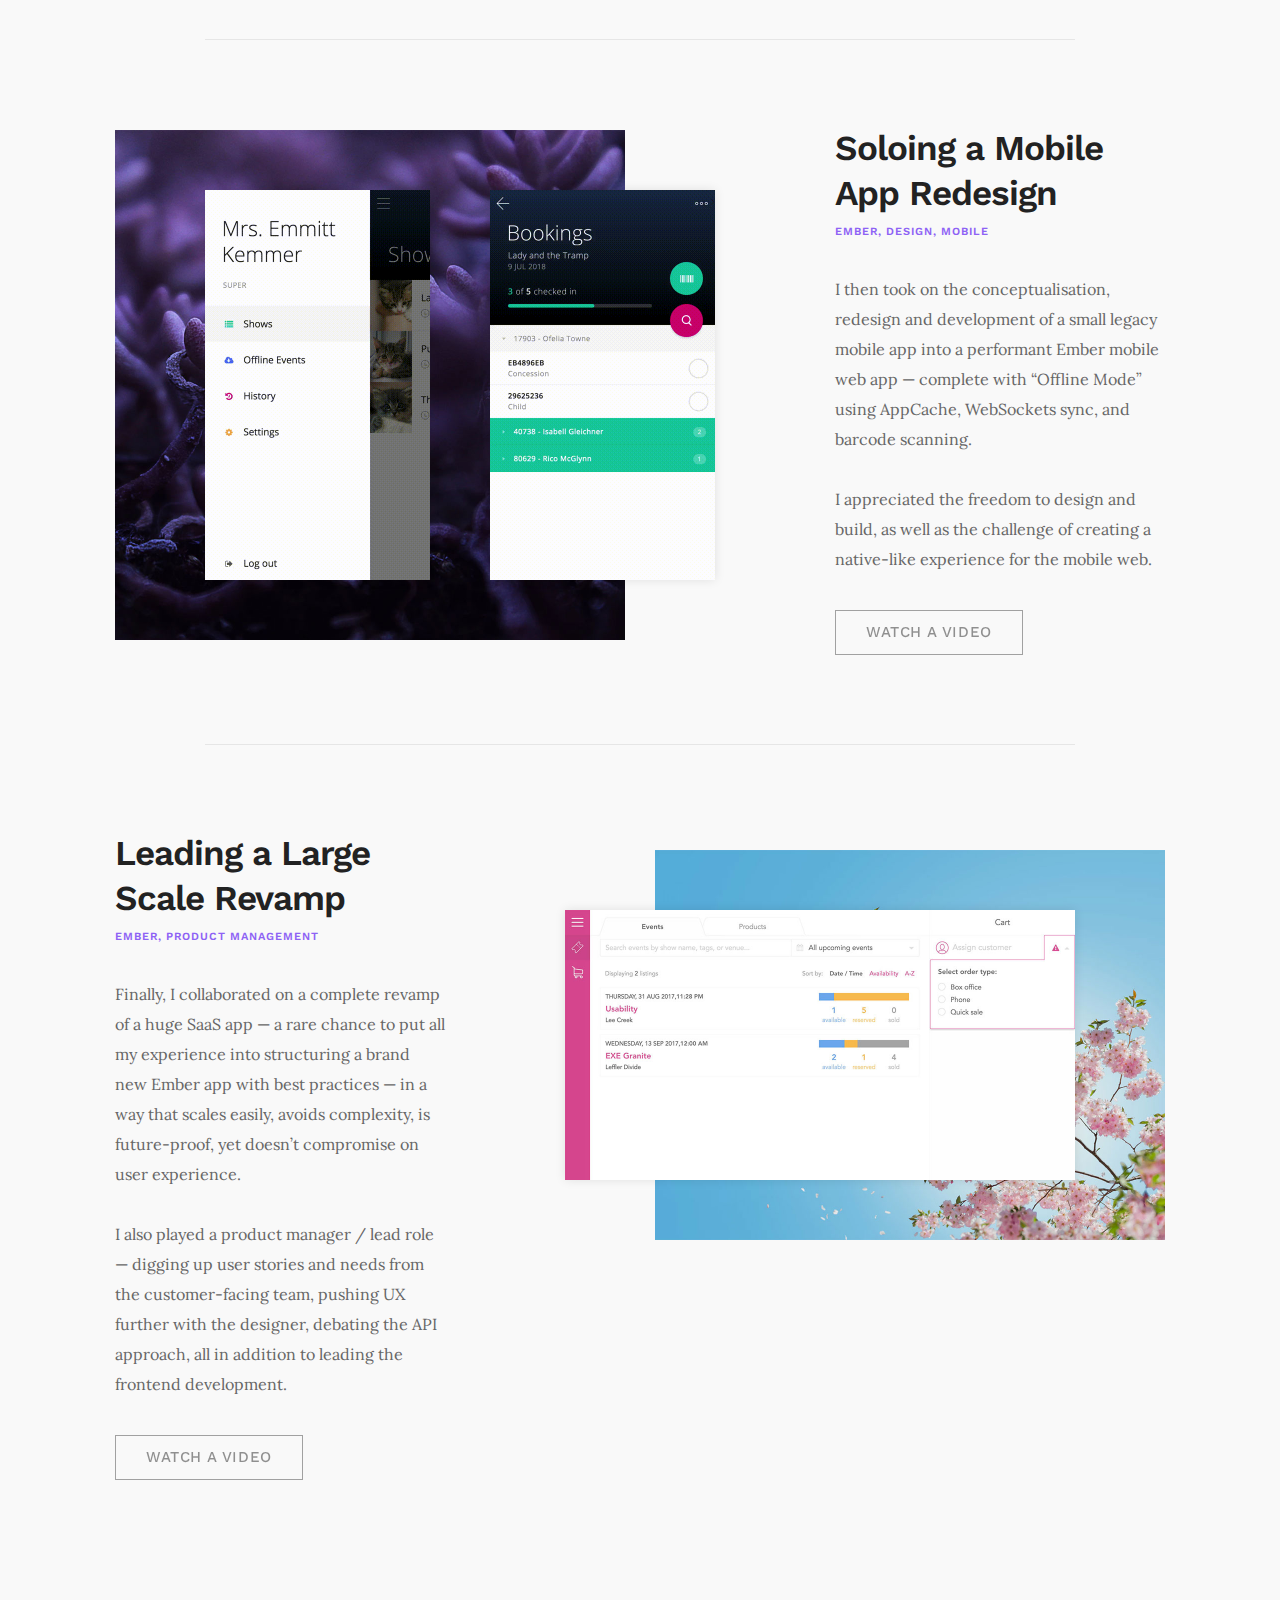
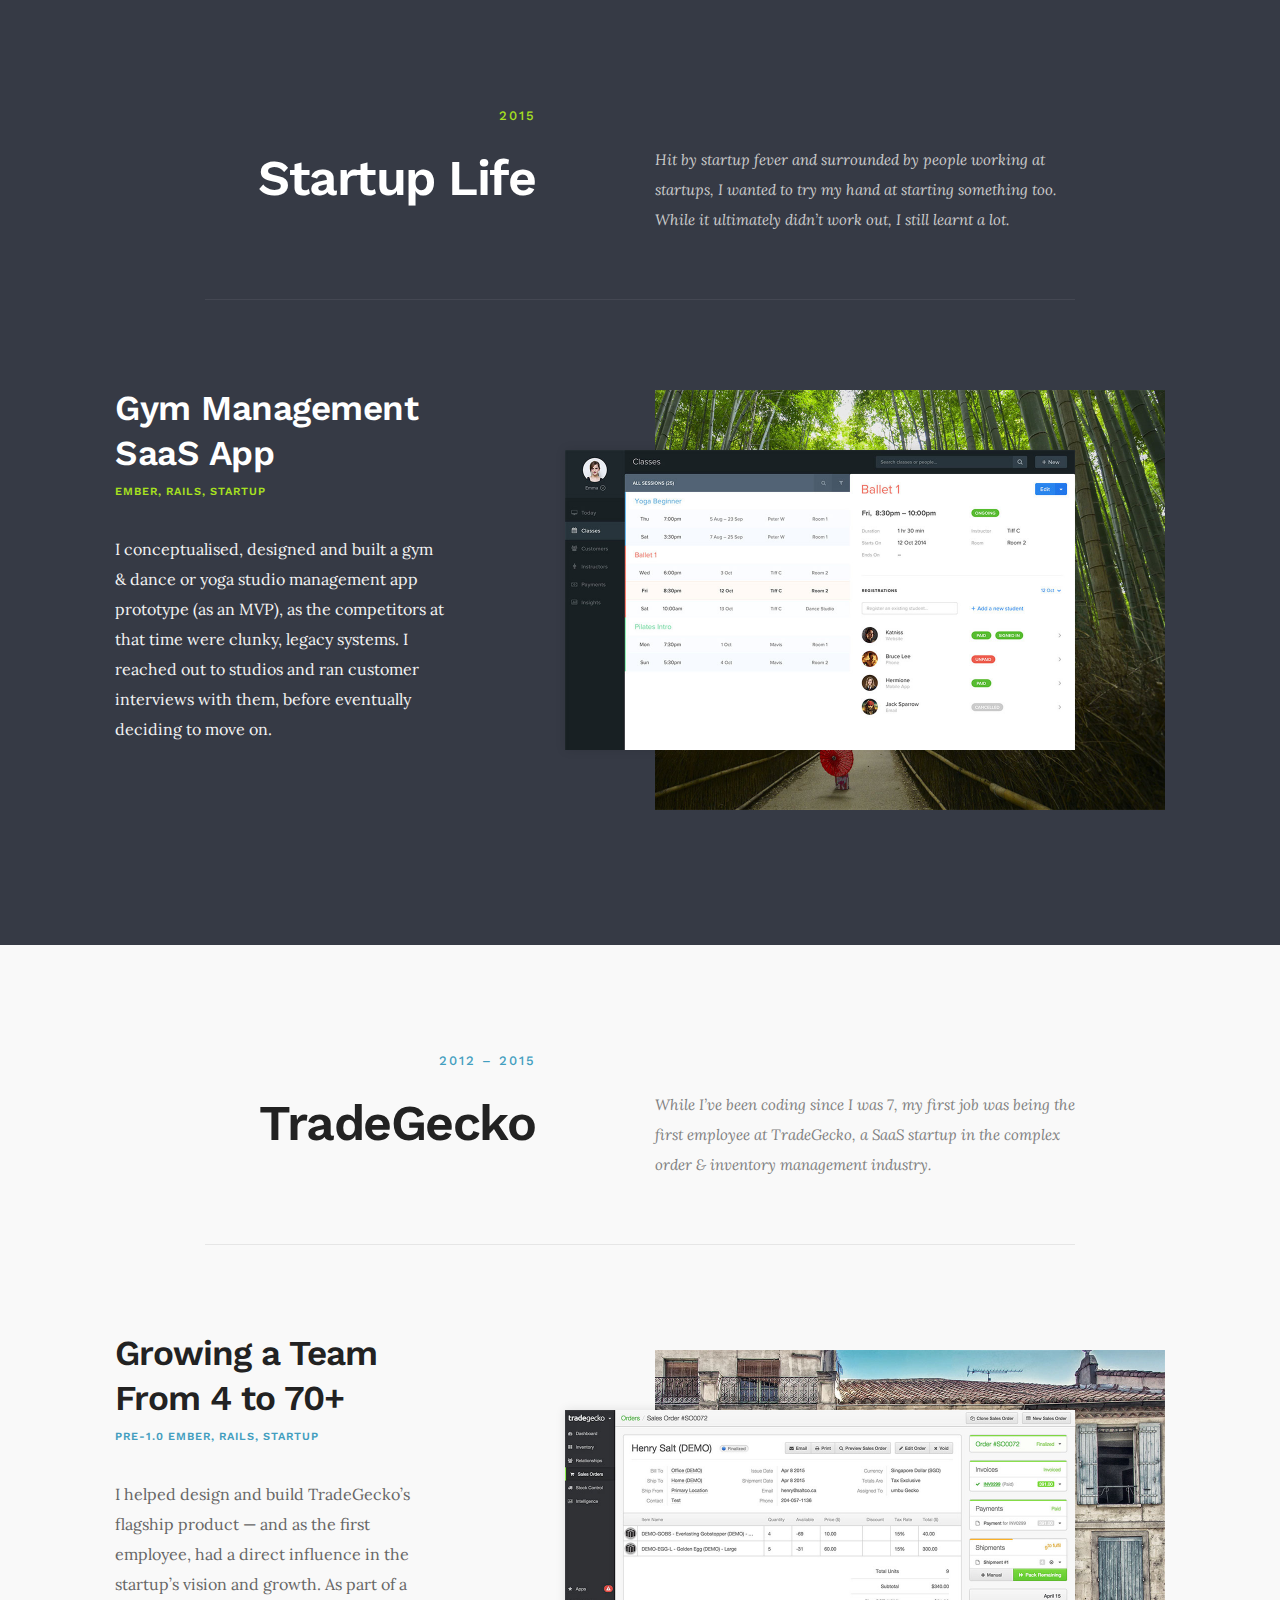
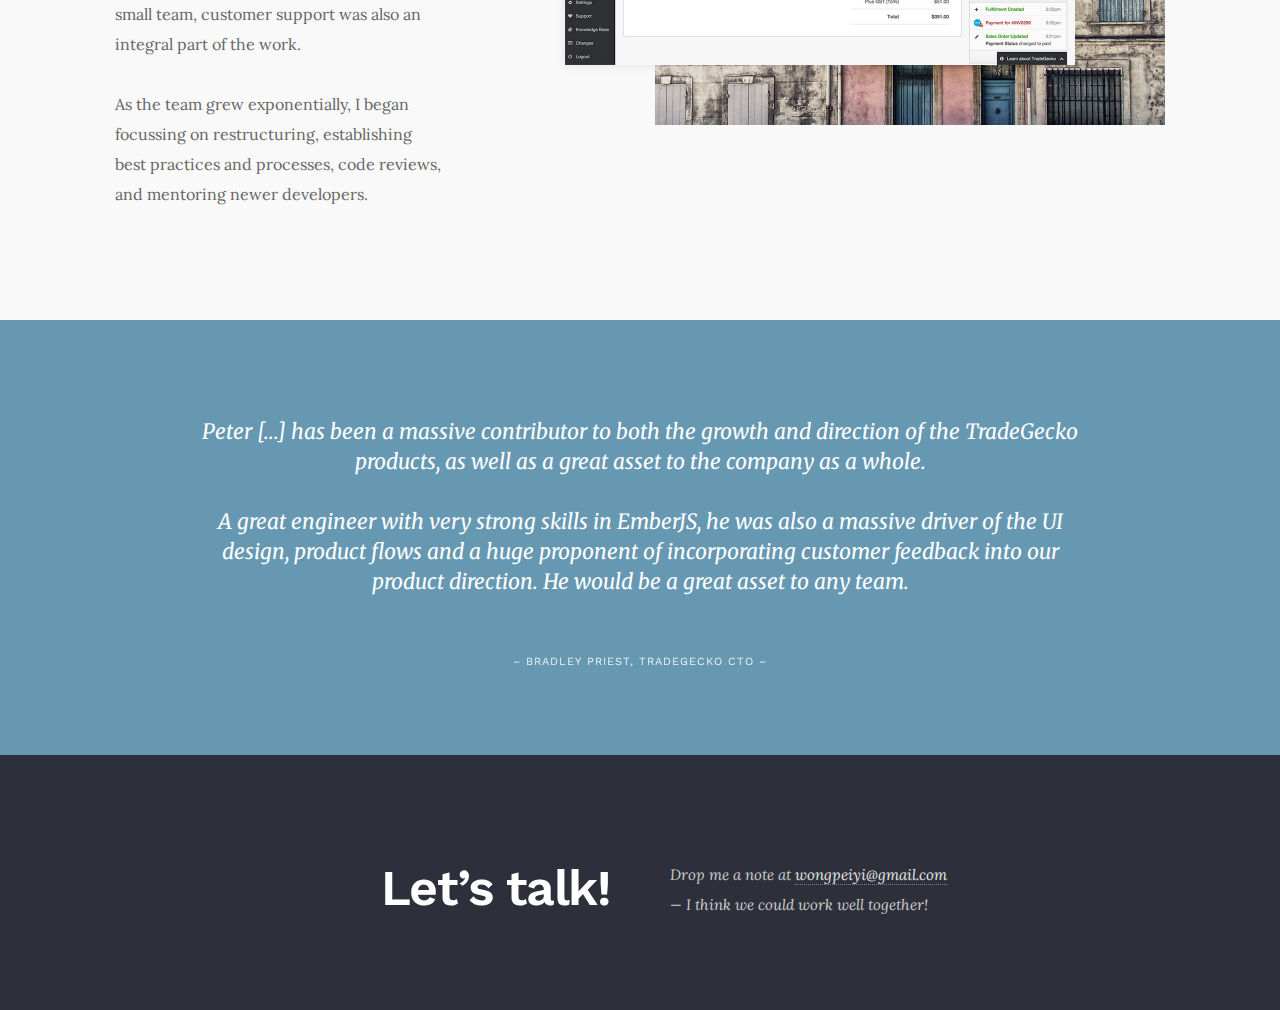
==== commit b3367f48: "2024" ====
--- a/index.html
+++ b/index.html
@@ -4,19 +4,26 @@
 <head>
   <meta charset="utf-8">
   <meta http-equiv="x-ua-compatible" content="ie=edge">
-  <title>Peter Wong | Ember.js Developer &amp; Designer</title>
+  <title>Peter Wong | Product-focussed Engineer &amp; Designer</title>
   <meta name="description" content="">
   <meta name="viewport" content="width=device-width, initial-scale=1, shrink-to-fit=no">
 
   <link rel="manifest" href="site.webmanifest">
   <link rel="apple-touch-icon" href="icon.png">
 
-  <link href="https://fonts.googleapis.com/css?family=Lora:400,400i|Work+Sans:500,600" rel="stylesheet">
-
-  <link rel="stylesheet" href="css/app-a3784e9419.css">
+  <link href="https://fonts.googleapis.com/css2?family=Lora&family=Merriweather:ital,wght@1,400&display=swap&family=Work+Sans:wght@500..600&display=swap" rel="stylesheet">
+
+  <link rel="stylesheet" href="css/app-20240916-1430.css">
+
+  <script src="https://cdn.lrkt-in.com/LogRocket.min.js" crossorigin="anonymous"></script>
+  <script>window.LogRocket && window.LogRocket.init('ftegv7/wongpeiyigithubio');</script>
 </head>
 
 <body>
+  <div class="modal">
+    <div class="modal__overlay"></div>
+    <div class="modal__body"></div>
+  </div>
   <section class="hero">
     <div class="row">
       <div class="hero__wrapper">
@@ -24,56 +31,170 @@
           <h2>Hello, my name is</h2>
           <h1>Peter <span>Wong</span></h1>
           <p class="italic">
-            I&rsquo;m primarily an Ember.js developer, but I code the full stack,
-            enjoy designing beautiful user experiences, and occasionally
-            travel the world doing handstands.
+            Coding since 1993. Full-stack engineer, designer, product person.
+            Enjoys crafting products that elevate users.
+            Ex-CTO of a Series A health-tech startup.
           </p>
         </div>
       </div>
     </div>
   </section>
-  
-  
+
+
   <section class="skillsets">
     <div class="row">
       <div class="col col_6 col_pad-right shout">
-        <h2>Skills</h2>
-        <h3>Ember.js</h3>
-        <h3>Rails</h3>
-        <h3>UI Design</h3>
-        <h3>User Experience</h3>
+        <h2>Experience</h2>
+        <h3><span>Ember / Vue</span></h3>
+        <h3><span>Node / Rails</span></h3>
+        <h3><span>UI Design</span></h3>
+        <h3><span>Business</span></h3>
       </div>
       <div class="col col_6">
         <p>
-          I am a generalist, specialising in building web apps with Ember.js, especially for SaaS industries. I&rsquo;ve worked with Ember.js since pre-1.0, and have made contributions to Ember Data and other addons. Over the past 6 years, I&rsquo;ve gained a good understanding of the framework&rsquo;s subtleties, vision, as well as shortcomings.
-        </p>
-        <p>
-          I also work on UI design occasionally, and have a good intuition for UX. This blend of skills means I&rsquo;m comfortable crafting an entire user experience on my own &mdash; from conceptualising, researching and designing, structuring an API, to building the frontend app, deploying, and integrating with third party services.
-        </p>
-        <p>
-          I enjoy creating enjoyable user experiences and derive satisfaction from seeing users easily pick up an app, become more awesome, and then tell us how much it changed their lives.
-        </p>
-      </div>
-    </div>
-  </section>
-  
-  
+          I specialise in going beyond the "full-stack" &mdash; crafting tech products and user experiences from conceptualisation, product research, UI design, to building reactive frontend clients, architecting backend APIs, to deployment, monitoring, and third-party integrations.
+        </p>
+        <p>
+          Having worked with Javascript frameworks from Ember.js to Vue for over 12 years, I bring with me a deep understanding of frontend subtleties, and best practices. At the same time, I like having a hand in a broad base of disciplines, be it backend APIs and services with Rails, Node, or serverless architectures, as well as UI design and UX. 
+        </p>
+        <p>
+          As a Business / Economics graduate, I also have an interest in data and statistics, and cannot help but consider real-world business needs and human psychology even while solving technical problems.
+        </p>
+        <p>
+          
+          I&apos;ve found that being able to simultaneously play the role of product manager, designer, and engineer leads me to create robust products with great speed, and allows me to communicate with investors, management, or designers and engineers in my team with empathy.
+        </p>
+        <p>
+          I take pride in creating enjoyable user experiences and derive satisfaction from seeing users easily pick up an app, become more awesome, and then tell us how much it changed their lives.
+        </p>
+      </div>
+    </div>
+  </section>
+
+
+  <section class="novi">
+    <div class="row section__head">
+      <div class="col col_6 col_pad-right shout">
+        <h2>2019 &ndash; 2024</h2>
+        <h3>NOVI Health</h3>
+      </div>
+      <div class="col col_5">
+        <p class="italic">
+           I served as CTO of a Series A health-tech startup, doing everything from design &amp; coding, to hiring &amp; product management, to devops, financial analysis, &amp; data science
+        </p>
+      </div>
+    </div>
+
+    <hr>
+
+    <div class="row row_inverse novify">
+      <div class="col col_7 portfolio__screen">
+        <div>
+          <img src="img/novify-1.gif" />
+        </div>
+        <div>
+          <img src="img/novify-2.gif" />
+        </div>
+      </div>
+      <div class="col col_5 col_pad-right portfolio__item">
+        <h4>Crafting a Native Mobile Experience</h4>
+        <h5>Design, JS, Cordova</h5>
+        <p>
+          As CTO, I designed, built, and laid the groundwork for an interaction-rich Javascript mobile app with near-native animations, gestures, and performance.
+        </p>
+        <p>
+          As with any new project and startup, thousands of design and architectural decisions had to be made with regard to audience, UX, design language, frameworks, plugins, services, code structure and organisation, etc.
+        </p>
+        <p>
+          The 
+          <a href="https://apps.apple.com/sg/app/novify-v2/id1504900793" target="_blank">App Store</a> and 
+          <a href="https://play.google.com/store/apps/details?id=com.novi_health.novi" target="_blank">Play Store</a> 
+          apps have since been revamped, but you can walk-through them in a 
+          <a href="https://novi-health-product-demo.webflow.io/" target="_blank">microsite I created explaining the product</a> 
+          from a more tech / product angle.
+        </p>
+      </div>
+    </div>
+
+    <hr>
+
+    <div class="row novi-admin">
+      <div class="col col_7 portfolio__screen">
+        <div>
+          <img src="img/admin-1.jpg" />
+          <img src="img/admin-2.jpg" />
+          <img src="img/admin-3.jpg" />
+        </div>
+      </div>
+      <div class="col col_5 col_pad-left portfolio__item">
+        <h4>API and Admin Web App Designed for Efficiency</h4>
+        <h5>Ember, Rails, node.js, devops</h5>
+        <p>
+          The customer-facing mobile app is paired with a fully-featured admin web app that is optimised for efficiency.
+        </p>
+        <p>
+          Together with an API, I had to lay out a complex system of backend jobs, integrations with 3rd parties and various microservices with node.js, Puppeteer, AWS Lambda and Firebase.
+        </p>
+        <p>
+          Although historically not my forte, I also had to dive into devops, set up services, optimise for performance, fix memory leaks, etc.
+        </p>
+      </div>
+    </div>
+
+
+    <hr>
+
+    <div class="row novi-misc">
+      <div class="col col_6 col_pad-right portfolio__item">
+        <h4>Data Science &amp;<br> Co-Authoring a Paper</h4>
+        <h5>Statistics, Domain knowledge</h5>
+        <p>
+          Healthcare is probably the most complex vertical I&apos;ve been exposed to, being deeply personal yet also having a huge breadth of issues and stakeholders.
+        </p>
+        <p>
+          In the course of the work I got to pick up knowledge from an entirely new domain, and also had the chance to apply statistics and econometrics knowledge to nibble away at data science topics, build financial models, and even contribute in a small way to <a href="https://spj.sciencemag.org/journals/hds/2022/9892340/" target="_blank">a research paper publication</a>.
+        </p>
+      </div>
+      <div class="col col_5 portfolio__item">
+        <h4>Hiring, Management, Mentoring</h4>
+        <h5>Management, Communication, Mentorship</h5>
+        <p>
+          Management is always the biggest challenge and an area where I am continually learning the most. Figuring out a product direction and roadmap is difficult enough, and project management complex enough, but hiring, mentoring, and managing a team is one of the hardest (but most rewarding) parts.
+        </p>
+        <p>
+          In this role, I am very grateful for the opportunity to have managed and mentored engineers, product designers, and data analysts, of varying seniorities.
+        </p>
+      </div>
+    </div>
+  </section>
+
+  <section class="quote quote_novi">
+    <div class="row">
+      <blockquote>
+        <p>I had the pleasure of working with Peter [...] and he demonstrated a unique ability to straddle product management, design, and engineering. Peter played a pivotal role in creating a tech product from scratch, showcasing his strong vision and technical expertise.</p>
+        <p>He worked with the team to understand market and consumer needs and translated the insight from ideation to product launch. Peter's leadership style encouraged the team to think critically, and ensured that products were shipped at a high standard consistently.</p>
+        <p>Peter's contributions not only led to a successful product launch but also instilled a culture of excellence within the company.</p>
+        <cite>Kyle Tan<span><span>, </span></span><br><br>NOVI Health Founder</cite>
+      </blockquote>
+    </div>
+  </section>
+
   <section class="sabbatical dark">
     <div class="row section__head">
       <div class="col col_6 col_pad-right shout">
-        <h2>2017 &ndash; Present</h2>
-        <h3>Sabbatical</h3>
+        <h2>2018 &ndash; 2019</h2>
+        <h3>Sabbatical + Freelance</h3>
       </div>
       <div class="col col_5">
         <p class="italic">
           Inspired by
-          <a href="https://www.ted.com/talks/stefan_sagmeister_the_power_of_time_off" target="_blank">Stefan Sagmeister</a>, I decided to take a one year sabbatical to learn new skills and explore the projects I&rsquo;ve always wanted to do.
-        </p>
-      </div>
-    </div>
-  
-    <hr>
-  
+          <a href="https://www.ted.com/talks/stefan_sagmeister_the_power_of_time_off" target="_blank">Stefan Sagmeister</a>, I decided to take a sabbatical to learn new skills,  explore the projects I&rsquo;ve always wanted to do, and further my other passions, while taking on the occasional contract &amp; freelance work.
+        </p>
+      </div>
+    </div>
+
+    <hr>
+
     <div class="row row_inverse mfgfm">
       <div class="col col_7 portfolio__screen">
         <div>
@@ -81,16 +202,19 @@
         </div>
       </div>
       <div class="col col_5 col_pad-right portfolio__item">
-        <h4>Real-Time Web Markdown Editor</h4>
-        <h5>Fun, Glimmer</h5>
-        <p>
-          Typing long but well-formatted issues in Github&rsquo;s markdown editor was a personal pain, so I&rsquo;m currently building a web-based text editor (actually really difficult) that parses Markdown instantly and in-place, using Glimmer.js
-        </p>
-      </div>
-    </div>
-  
-    <hr>
-  
+        <h4>Notion-style editor before Notion </h4>
+        <h5>Personal painpoint, Javascript</h5>
+        <p>
+          Before Notion existed, I wanted to solve a personal pain &mdash; formatting markdown in Github without having to toggle to preview, so I built a web-based text editor (actually really difficult) that parses Markdown in real-time and in-place.
+        </p>
+        <button class="btn">
+          Try a demo
+        </button>
+      </div>
+    </div>
+
+    <hr>
+
     <div class="row playinc">
       <div class="col col_7 portfolio__screen">
         <div>
@@ -103,28 +227,34 @@
         <p>
           An events company sought a way to regularly contact and interact with a pool of talents about their availability for upcoming events. I designed and built a Facebook Messenger chatbot and an accompanying admin interface, to save them a lot of time on a daily basis.
         </p>
-      </div>
-    </div>
-  
-    <hr>
-  
+        <button class="btn">
+          Watch a video
+        </button>
+      </div>
+    </div>
+
+    <hr>
+
     <div class="row row_inverse erct">
       <div class="col col_7 portfolio__screen">
         <div>
-          <img src="img/erct-787b07adbc.jpg" />
-        </div>
-      </div>
-      <div class="col col_5 col_pad-right portfolio__item">
-        <h4>Ember Routable Components</h4>
+          <img src="img/erct-023e09b490.jpg" />
+        </div>
+      </div>
+      <div class="col col_5 col_pad-right portfolio__item">
+        <h4>Ember Component Routes</h4>
         <h5>Open source, Ember addon</h5>
         <p>
-          Based loosely on the now defunct <a href="https://github.com/ef4/rfcs/blob/routeable-components/active/0000-routeable-components.md" target="_blank">Routable Components RFC</a>, I implemented routable components for today&rsquo;s Ember as an addon. While I&rsquo;m already using it in production, it&rsquo;s due for a major revamp soon.
-        </p>
-      </div>
-    </div>
-  </section>
-  
-  
+          Based loosely on the <a href="https://github.com/ef4/rfcs/blob/routeable-components/active/0000-routeable-components.md" target="_blank">Routable Components RFC</a>, I&rsquo;m authoring an Ember addon that allows routes to render components directly, removing the need for controllers and simplifying routing in general.
+        </p>
+        <a href="https://wongpeiyi.github.io/ember-component-routes/" target="_blank" class="btn">
+          View Demo / Docs
+        </a>
+      </div>
+    </div>
+  </section>
+
+
   <section class="ticketsolve">
     <div class="row section__head">
       <div class="col col_6 col_pad-right shout">
@@ -137,9 +267,9 @@
         </p>
       </div>
     </div>
-  
-    <hr>
-  
+
+    <hr>
+
     <div class="row row_inverse seats">
       <div class="col col_7 portfolio__screen">
         <div>
@@ -157,9 +287,9 @@
         </p>
       </div>
     </div>
-  
-    <hr>
-  
+
+    <hr>
+
     <div class="row ticketmobile">
       <div class="col col_7 portfolio__screen">
         <div>
@@ -178,11 +308,14 @@
         <p>
           I appreciated the freedom to design and build, as well as the challenge of creating a native-like experience for the mobile web.
         </p>
-      </div>
-    </div>
-  
-    <hr>
-  
+        <button class="btn">
+          Watch a video
+        </button>
+      </div>
+    </div>
+
+    <hr>
+
     <div class="row row_inverse nbe">
       <div class="col col_7 portfolio__screen">
         <div>
@@ -198,11 +331,14 @@
         <p>
           I also played a product manager / lead role &mdash; digging up user stories and needs from the customer-facing team, pushing UX further with the designer, debating the API approach, all in addition to leading the frontend development.
         </p>
-      </div>
-    </div>
-  </section>
-  
-  
+        <button class="btn">
+          Watch a video
+        </button>
+      </div>
+    </div>
+  </section>
+
+
   <section class="prosper dark">
     <div class="row section__head">
       <div class="col col_6 col_pad-right shout">
@@ -215,9 +351,9 @@
         </p>
       </div>
     </div>
-  
-    <hr>
-  
+
+    <hr>
+
     <div class="row row_inverse prosper-inner">
       <div class="col col_7 portfolio__screen">
         <div>
@@ -234,9 +370,9 @@
       </div>
     </div>
   </section>
-  
-  
-  
+
+
+
   <section class="tradegecko">
     <div class="row section__head">
       <div class="col col_6 col_pad-right shout">
@@ -249,9 +385,9 @@
         </p>
       </div>
     </div>
-  
-    <hr>
-  
+
+    <hr>
+
     <div class="row row_inverse tradegecko-inner">
       <div class="col col_7 portfolio__screen">
         <div>
@@ -270,8 +406,8 @@
       </div>
     </div>
   </section>
-  
-  <section class="quote">
+
+  <section class="quote quote_tg">
     <div class="row">
       <blockquote>
         <p>
@@ -284,7 +420,7 @@
       </blockquote>
     </div>
   </section>
-  
+
   <section class="footer dark">
     <div class="row section__head">
       <div class="col col_6 shout">
@@ -292,8 +428,8 @@
       </div>
       <div class="col col_6">
         <p class="italic">
-          Drop me a note at
-          <a href="mailto://wongpeiyi@gmail.com" target="_blank">wongpeiyi@gmail.com</a>
+          Drop me a note
+          <a id="email" target="_blank"></a>
           <br>
           <span>&mdash; </span>I think we could work well together!
         </p>
@@ -301,7 +437,9 @@
     </div>
   </section>
 
-  <script src="js/app-8e552bce4f.js"></script>
+  <script src="js/app-f9ec006563.js"></script>
+
+
 
   <script async src="https://www.googletagmanager.com/gtag/js?id=UA-121026203-1"></script>
   <script>
@@ -311,16 +449,34 @@
     gtag('config', 'UA-121026203-1');
   </script>
 
+  <script type="text/javascript">(function(e,a){if(!a.__SV){var b=window;try{var c,l,i,j=b.location,g=j.hash;c=function(a,b){return(l=a.match(RegExp(b+"=([^&]*)")))?l[1]:null};g&&c(g,"state")&&(i=JSON.parse(decodeURIComponent(c(g,"state"))),"mpeditor"===i.action&&(b.sessionStorage.setItem("_mpcehash",g),history.replaceState(i.desiredHash||"",e.title,j.pathname+j.search)))}catch(m){}var k,h;window.mixpanel=a;a._i=[];a.init=function(b,c,f){function e(b,a){var c=a.split(".");2==c.length&&(b=b[c[0]],a=c[1]);b[a]=function(){b.push([a].concat(Array.prototype.slice.call(arguments,
+  0)))} }var d=a;"undefined"!==typeof f?d=a[f]=[]:f="mixpanel";d.people=d.people||[];d.toString=function(b){var a="mixpanel";"mixpanel"!==f&&(a+="."+f);b||(a+=" (stub)");return a};d.people.toString=function(){return d.toString(1)+".people (stub)"};k="disable time_event track track_pageview track_links track_forms register register_once alias unregister identify name_tag set_config reset opt_in_tracking opt_out_tracking has_opted_in_tracking has_opted_out_tracking clear_opt_in_out_tracking people.set people.set_once people.unset people.increment people.append people.union people.track_charge people.clear_charges people.delete_user".split(" ");
+  for(h=0;h<k.length;h++)e(d,k[h]);a._i.push([b,c,f])};a.__SV=1.2;b=e.createElement("script");b.type="text/javascript";b.async=!0;b.src="undefined"!==typeof MIXPANEL_CUSTOM_LIB_URL?MIXPANEL_CUSTOM_LIB_URL:"file:"===e.location.protocol&&"//cdn4.mxpnl.com/libs/mixpanel-2-latest.min.js".match(/^\/\//)?"https://cdn4.mxpnl.com/libs/mixpanel-2-latest.min.js":"//cdn4.mxpnl.com/libs/mixpanel-2-latest.min.js";c=e.getElementsByTagName("script")[0];c.parentNode.insertBefore(b,c)} })(document,window.mixpanel||[]);
+  mixpanel.init("e6354169048ef0eaf0bb977a35b95919");
+  </script>
+
   <script>
-    (function(h,o,t,j,a,r){
-        h.hj=h.hj||function(){(h.hj.q=h.hj.q||[]).push(arguments)};
-        h._hjSettings={hjid:52086,hjsv:6};
-        a=o.getElementsByTagName('head')[0];
-        r=o.createElement('script');r.async=1;
-        r.src=t+h._hjSettings.hjid+j+h._hjSettings.hjsv;
-        a.appendChild(r);
-    })(window,document,'https://static.hotjar.com/c/hotjar-','.js?sv=');
-  </script>
+window['_fs_host'] = 'fullstory.com';
+window['_fs_script'] = 'edge.fullstory.com/s/fs.js';
+window['_fs_org'] = 'o-1W5H20-na1';
+window['_fs_namespace'] = 'FS';
+!function(m,n,e,t,l,o,g,y){var s,f,a=function(h){
+return!(h in m)||(m.console&&m.console.log&&m.console.log('FullStory namespace conflict. Please set window["_fs_namespace"].'),!1)}(e)
+;function j(b){var h,d=[];function k(){h&&(d.forEach((function(b){var d;try{d=b[h[0]]&&b[h[0]](h[1])}catch(h){return void(b[3]&&b[3](h))}
+d&&d.then?d.then(b[2],b[3]):b[2]&&b[2](d)})),d.length=0)}function r(b){return function(d){h||(h=[b,d],k())}}return b(r(0),r(1)),{
+then:function(b,h){return j((function(r,i){d.push([b,h,r,i]),k()}))}}}a&&(g=m[e]=function(){var b=function(b,d,k,r){function i(i,c){
+h(b,d,k,i,c,r)}r=r||2;var c,u=/Async$/;return u.test(b)?(b=b.replace(u,""),"function"==typeof Promise?new Promise(i):j(i)):h(b,d,k,c,c,r)}
+;function h(h,d,k,r,i,c){return b._api?b._api(h,d,k,r,i,c):(b.q&&b.q.push([h,d,k,r,i,c]),null)}return b.q=[],b}(),y=function(b){function h(h){
+"function"==typeof h[4]&&h[4](new Error(b))}var d=g.q;if(d){for(var k=0;k<d.length;k++)h(d[k]);d.length=0,d.push=h}},function(){
+(o=n.createElement(t)).async=!0,o.crossOrigin="anonymous",o.src="https://"+l,o.onerror=function(){y("Error loading "+l)}
+;var b=n.getElementsByTagName(t)[0];b.parentNode.insertBefore(o,b)}(),function(){function b(){}function h(b,h,d){g(b,h,d,1)}function d(b,d,k){
+h("setProperties",{type:b,properties:d},k)}function k(b,h){d("user",b,h)}function r(b,h,d){k({uid:b},d),h&&k(h,d)}g.identify=r,g.setUserVars=k,
+g.identifyAccount=b,g.clearUserCookie=b,g.setVars=d,g.event=function(b,d,k){h("trackEvent",{name:b,properties:d},k)},g.anonymize=function(){r(!1)
+},g.shutdown=function(){h("shutdown")},g.restart=function(){h("restart")},g.log=function(b,d){h("log",{level:b,msg:d})},g.consent=function(b){
+h("setIdentity",{consent:!arguments.length||b})}}(),s="fetch",f="XMLHttpRequest",g._w={},g._w[f]=m[f],g._w[s]=m[s],m[s]&&(m[s]=function(){
+return g._w[s].apply(this,arguments)}),g._v="2.0.0")}(window,document,window._fs_namespace,"script",window._fs_script);
+</script>
+
 </body>
 
 </html>
--- a/css/app-20240916-1430.css
+++ b/css/app-20240916-1430.css
@@ -0,0 +1,1336 @@
+@charset "UTF-8";
+
+/*! normalize.css v8.0.0 | MIT License | github.com/necolas/normalize.css */
+html {
+  line-height: 1.15;
+  -webkit-text-size-adjust: 100%;
+}
+body {
+  margin: 0;
+}
+h1 {
+  font-size: 2em;
+  margin: 0.67em 0;
+}
+hr {
+  box-sizing: content-box;
+  height: 0;
+  overflow: visible;
+}
+pre {
+  font-family: monospace, monospace;
+  font-size: 1em;
+}
+a {
+  background-color: transparent;
+}
+abbr[title] {
+  border-bottom: none;
+  text-decoration: underline;
+  -webkit-text-decoration: underline dotted;
+  text-decoration: underline dotted;
+}
+b,
+strong {
+  font-weight: bolder;
+}
+code,
+kbd,
+samp {
+  font-family: monospace, monospace;
+  font-size: 1em;
+}
+small {
+  font-size: 80%;
+}
+sub,
+sup {
+  font-size: 75%;
+  line-height: 0;
+  position: relative;
+  vertical-align: baseline;
+}
+sub {
+  bottom: -0.25em;
+}
+sup {
+  top: -0.5em;
+}
+img {
+  border-style: none;
+}
+button,
+input,
+optgroup,
+select,
+textarea {
+  font-family: inherit;
+  font-size: 100%;
+  line-height: 1.15;
+  margin: 0;
+}
+button,
+input {
+  overflow: visible;
+}
+button,
+select {
+  text-transform: none;
+}
+[type='button'],
+[type='reset'],
+[type='submit'],
+button {
+  -webkit-appearance: button;
+}
+[type='button']::-moz-focus-inner,
+[type='reset']::-moz-focus-inner,
+[type='submit']::-moz-focus-inner,
+button::-moz-focus-inner {
+  border-style: none;
+  padding: 0;
+}
+[type='button']:-moz-focusring,
+[type='reset']:-moz-focusring,
+[type='submit']:-moz-focusring,
+button:-moz-focusring {
+  outline: 1px dotted ButtonText;
+}
+fieldset {
+  padding: 0.35em 0.75em 0.625em;
+}
+legend {
+  box-sizing: border-box;
+  color: inherit;
+  display: table;
+  max-width: 100%;
+  padding: 0;
+  white-space: normal;
+}
+progress {
+  vertical-align: baseline;
+}
+textarea {
+  overflow: auto;
+}
+[type='checkbox'],
+[type='radio'] {
+  box-sizing: border-box;
+  padding: 0;
+}
+[type='number']::-webkit-inner-spin-button,
+[type='number']::-webkit-outer-spin-button {
+  height: auto;
+}
+[type='search'] {
+  -webkit-appearance: textfield;
+  outline-offset: -2px;
+}
+[type='search']::-webkit-search-decoration {
+  -webkit-appearance: none;
+}
+::-webkit-file-upload-button {
+  -webkit-appearance: button;
+  font: inherit;
+}
+details {
+  display: block;
+}
+summary {
+  display: list-item;
+}
+[hidden],
+template {
+  display: none;
+}
+html {
+  box-sizing: border-box;
+}
+*,
+:after,
+:before {
+  box-sizing: inherit;
+}
+body,
+html {
+  min-height: 100%;
+}
+img {
+  vertical-align: middle;
+}
+button {
+  cursor: pointer;
+  -webkit-user-select: none;
+  -moz-user-select: none;
+  -ms-user-select: none;
+  user-select: none;
+}
+html {
+  color: #222;
+  font-size: 16px;
+  font-family: Lora, serif;
+  line-height: 30px;
+  -webkit-font-smoothing: antialiased;
+}
+::-moz-selection {
+  background: #f0f0f0;
+  text-shadow: none;
+}
+::selection {
+  background: #f0f0f0;
+  text-shadow: none;
+}
+h1,
+h2,
+h3,
+h4,
+h5 {
+  font-family: Work Sans, sans-serif;
+  font-weight: 600;
+  margin: 0;
+}
+h1 {
+  font-size: 70px;
+  line-height: 90px;
+  letter-spacing: -2.4px;
+  padding: 21px 0 9px;
+}
+h2 {
+  font-size: 13px;
+  font-weight: 500;
+  text-transform: uppercase;
+  letter-spacing: 2px;
+  padding: 11px 0 19px;
+}
+h3 {
+  font-size: 50px;
+  line-height: 60px;
+  letter-spacing: -1.5px;
+  padding: 13px 0 17px;
+}
+h4 {
+  font-size: 35px;
+  line-height: 45px;
+  letter-spacing: -1px;
+  padding: 11px 0 4px;
+}
+cite,
+h5 {
+  font-size: 11px;
+  line-height: 15px;
+  text-transform: uppercase;
+  letter-spacing: 1px;
+  padding: 4px 0 11px;
+}
+p {
+  color: #666;
+  padding: 9px 0 21px;
+  margin: 0;
+}
+.italic {
+  font-size: 15px;
+  font-style: italic;
+  padding: 10px 0 20px;
+  color: gray;
+}
+a {
+  transition: all 0.15s ease-out;
+}
+hr {
+  border: none;
+  border-bottom: 1px solid #e6e6e6;
+  width: 870px;
+  margin: 74px auto 75px;
+}
+blockquote {
+  font-family: "Merriweather", serif;
+  font-size: 21px;
+  font-style: italic;
+  font-weight: 400;
+  text-align: center;
+}
+blockquote p {
+  padding: 22px 0 8px;
+}
+cite {
+  font-family: Work Sans, sans-serif;
+  font-style: normal;
+}
+cite:after,
+cite:before {
+  content: ' – ';
+}
+.btn {
+  font-family: Work Sans, sans-serif;
+  font-size: 15px;
+  font-weight: 500;
+  text-transform: uppercase;
+  letter-spacing: 0.6px;
+  line-height: 15px;
+  color: rgba(0, 0, 0, 0.6);
+  border: 1px solid rgba(0, 0, 0, 0.5);
+}
+.dark {
+  color: #fff;
+}
+.dark ::-moz-selection {
+  background: rgba(0, 0, 0, 0.33);
+}
+.dark ::selection {
+  background: rgba(0, 0, 0, 0.33);
+}
+.dark h4 {
+  letter-spacing: -0.5px;
+}
+.dark p {
+  color: #f3f3f3;
+}
+.dark .italic {
+  color: #ccc;
+}
+.dark a {
+  color: #e6e6e6;
+  text-decoration: none;
+  border-bottom: 1px dotted hsla(0, 0%, 100%, 0.4);
+}
+.dark a:hover {
+  color: #fff;
+  border-bottom: 1px solid hsla(0, 0%, 100%, 0.6);
+}
+.dark hr {
+  border-bottom-color: hsla(0, 0%, 100%, 0.07);
+}
+.dark .btn {
+  color: hsla(0, 0%, 100%, 0.7);
+  border: 1px solid hsla(0, 0%, 100%, 0.5);
+}
+.row {
+  width: 1050px;
+  margin: 0 auto;
+}
+.row:after {
+  content: '';
+  clear: both;
+  display: table;
+}
+.col {
+  float: left;
+  margin-right: 30px;
+}
+.col:last-child {
+  margin-right: 0;
+}
+.col_1 {
+  width: 60px;
+}
+.col_2 {
+  width: 150px;
+}
+.col_3 {
+  width: 240px;
+}
+.col_4 {
+  width: 330px;
+}
+.col_5 {
+  width: 420px;
+}
+.col_6 {
+  width: 510px;
+}
+.col_7 {
+  width: 600px;
+}
+.col_8 {
+  width: 690px;
+}
+.col_9 {
+  width: 780px;
+}
+.col_10 {
+  width: 870px;
+}
+.col_11 {
+  width: 960px;
+}
+.col_12 {
+  width: 1050px;
+}
+.col_pad-left {
+  padding-left: 90px;
+}
+.col_pad-right {
+  padding-right: 90px;
+}
+.row_inverse .col {
+  float: right;
+  margin-left: 30px;
+  margin-right: 0;
+}
+.row_inverse .col:last-child {
+  margin-left: 0;
+}
+section {
+  background: #f9f9f9;
+  padding: 90px 0 105px;
+}
+section p:last-child {
+  margin-bottom: -30px;
+}
+.dark {
+  background: #363a45;
+}
+.section__head .shout + .col {
+  padding-top: 45px;
+}
+.shout {
+  text-align: right;
+}
+.shout h2 {
+  margin-right: -1px;
+  margin-bottom: -15px;
+}
+.portfolio__item h5 {
+  margin-bottom: 15px;
+}
+.portfolio__screen {
+  background: no-repeat 0 0;
+  background-size: 510px 390px;
+  padding: 60px 0 60px 90px;
+  margin-top: 15px;
+  margin-bottom: 30px;
+}
+.row_inverse .portfolio__screen {
+  background-position: 100% 0;
+  padding: 60px 90px 60px 0;
+}
+.portfolio__screen > div {
+  transition: opacity 0.15s ease-out 1ms, visibility 0s;
+  opacity: 1;
+  visibility: visible;
+  background: #fff;
+  width: 510px;
+  height: 270px;
+  box-shadow: 0 0 10px rgba(0, 0, 0, 0.1);
+}
+.portfolio__screen > div img {
+  width: 100%;
+}
+.btn {
+  background: transparent;
+  height: 45px;
+  display: inline-block;
+  margin: 15px 0;
+  padding: 14px 30px 16px;
+  transition: opacity 0.15s ease-out;
+  opacity: 0.7;
+  -webkit-user-select: none;
+  -moz-user-select: none;
+  -ms-user-select: none;
+  user-select: none;
+}
+.btn:focus {
+  outline: 0;
+  box-shadow: 0 0 0 3px rgba(0, 0, 0, 0.05);
+}
+.dark .btn:focus {
+  box-shadow: 0 0 0 3px hsla(0, 0%, 100%, 0.1);
+}
+.btn:focus,
+.btn:hover {
+  opacity: 1;
+}
+.btn:active {
+  opacity: 0.7;
+  transition: none;
+  box-shadow: 0 0 0 transparent;
+}
+.modal {
+  position: absolute;
+  position: fixed;
+  z-index: 3;
+  transform: translateZ(0);
+  pointer-events: none;
+}
+.modal,
+.modal__overlay {
+  top: 0;
+  left: 0;
+  right: 0;
+  bottom: 0;
+}
+.modal__overlay {
+  position: absolute;
+  transition: opacity 0.15s ease-out 0.1s, visibility 1ms 0.25s;
+  opacity: 0;
+  visibility: hidden;
+  background: hsla(0, 0%, 98%, 0.9);
+  pointer-events: auto;
+}
+.modal_show .modal__overlay {
+  transition: opacity 0.3s ease-out 1ms, visibility 0s;
+  opacity: 1;
+  visibility: visible;
+}
+.modal__body {
+  transition: opacity 0.15s ease-in 0s, visibility 1ms 0.15s;
+  opacity: 0;
+  visibility: hidden;
+  background: #f9f9f9;
+  box-shadow: 0 5px 20px rgba(0, 0, 0, 0.1);
+  position: absolute;
+  top: 50%;
+  left: 50%;
+  height: 80vh;
+  max-height: 600px;
+  transform: translate(-50%, -50%);
+  pointer-events: auto;
+}
+.modal_show .modal__body {
+  transition: opacity 0.2s ease-in 0.101s, visibility 0.1s;
+  opacity: 1;
+  visibility: visible;
+}
+.modal_nbe .modal__body {
+  max-height: 450px;
+}
+.modal_mfgfm .modal__body {
+  background: #fff;
+  width: 100%;
+  max-width: 860px;
+}
+.modal_mfgfm .modal__body iframe {
+  position: absolute;
+  width: 100%;
+  height: 100%;
+  border: none;
+  z-index: 2;
+}
+.modal__body video {
+  width: auto;
+  height: 100%;
+}
+.modal_show ~ section .portfolio__screen > div {
+  transition: opacity 0.1s ease-in 0s, visibility 1ms 0.1s;
+  opacity: 0;
+  visibility: hidden;
+}
+.lds-dual-ring {
+  position: absolute;
+  top: 50%;
+  left: 50%;
+  width: 64px;
+  height: 64px;
+  margin: -32px 0 0 -32px;
+  z-index: 1;
+}
+.lds-dual-ring:after {
+  content: ' ';
+  display: block;
+  width: 46px;
+  height: 46px;
+  margin: 1px;
+  border-radius: 50%;
+  border: 5px solid #999;
+  border-color: #999 transparent;
+  animation: a 1.2s linear infinite;
+}
+@keyframes a {
+  0% {
+    transform: rotate(0deg);
+  }
+  to {
+    transform: rotate(1turn);
+  }
+}
+html {
+  background: #fff;
+}
+.hero {
+  background: #f6f6f6;
+  height: 100vh;
+  padding-top: 0;
+}
+.hero ::-moz-selection {
+  background: #f2fde2;
+}
+.hero ::selection {
+  background: #f2fde2;
+}
+.hero__wrapper {
+  background: url(../img/peter-van.jpg) 105px 0 no-repeat;
+  background-size: 420px 560px;
+  position: absolute;
+  bottom: 38.2%;
+  margin-bottom: -280px;
+  width: 1050px;
+  height: 560px;
+}
+.hero__card {
+  background: #fff;
+  position: absolute;
+  right: 60px;
+  bottom: 60px;
+  width: 540px;
+  height: 330px;
+  padding: 30px 60px;
+}
+.hero__card h1 {
+  display: inline-block;
+  position: relative;
+  margin: -30px 0 0 -5px;
+}
+.hero__card h2 {
+  color: #90d91a;
+}
+.hero__card p {
+  margin-top: 0;
+}
+.skillsets {
+  background: #fff;
+}
+.skillsets ::-moz-selection {
+  background: #e3f3fd;
+}
+.skillsets ::selection {
+  background: #e3f3fd;
+}
+.skillsets h2 {
+  color: #a6a6a6;
+  margin-bottom: 0;
+}
+.skillsets h3 {
+  margin-bottom: -15px;
+}
+.skillsets h3 span {
+  background-image: linear-gradient(to right, #999, #333);
+  -webkit-background-clip: text;
+  -webkit-text-fill-color: transparent;
+}
+.skillsets h3:nth-child(2) span {
+  background-image: linear-gradient(to right, #2b3dc7, #9752f1);
+}
+.skillsets h3:nth-child(3) span {
+  background-image: linear-gradient(to right, #df3424, #ff9e30);
+}
+.skillsets h3:nth-child(4) span {
+  background-image: linear-gradient(to right, #09dda8, #abeb5d);
+}
+.skillsets h3:nth-child(5) span {
+  background-image: linear-gradient(to right, #41528a, #5a7689);
+}
+.skillsets h3 span::selection {
+  -webkit-text-fill-color: initial !important;
+}
+.novi ::-moz-selection {
+  background: #faf3e6;
+}
+.novi ::selection {
+  background: #faf3e6;
+}
+.novi h2,
+.novi h5 {
+  color: #f52e2e;
+}
+.novify .portfolio__screen {
+  background-image: url(../img/novify-bg.jpg);
+  background-size: 510px 574px;
+}
+.novify .portfolio__screen:after {
+  content: '';
+  clear: both;
+  display: table;
+}
+.novify .portfolio__screen > div {
+  background: none;
+  float: left;
+  width: 240px;
+  height: 454px;
+  overflow: hidden;
+}
+.novify .portfolio__screen > div > img {
+  margin-top: -17px;
+}
+.novify .portfolio__screen > div:last-child {
+  margin: 48px 0 0 60px;
+  width: 192px;
+  height: 363px;
+}
+.novify .portfolio__screen > div:last-child > img {
+  margin-top: -15px;
+}
+.novify a,
+.novi-misc a {
+  color: #f52e2e;
+}
+.novi-admin .portfolio__screen {
+  background-image: url(../img/admin-bg.jpg);
+  background-size: 510px 420px;
+}
+.novi-admin .portfolio__screen > div {
+  position: relative;
+  height: 300px;
+}
+.novi-admin div > img {
+  position: absolute;
+  top: 0;
+  left: 0;
+  right: 0;
+  bottom: 0;
+  opacity: 0;
+  transition: opacity 0.5s ease-in-out;
+}
+.novi-admin div > img:nth-child(1),
+.novi-admin_2 div > img:nth-child(2),
+.novi-admin_3 div > img:nth-child(2),
+.novi-admin_3 div > img:nth-child(3) {
+  opacity: 1;
+}
+
+.sabbatical h2,
+.sabbatical h5 {
+  color: #feac49;
+}
+.sabbatical .shout h3 {
+  margin-right: 2px;
+}
+.mfgfm .portfolio__screen {
+  background-image: url(../img/mfgfm-bg-beee843430.jpg);
+}
+.mfgfm .portfolio__screen > div {
+  padding: 8px 10px 12px;
+}
+.playinc .portfolio__screen {
+  background-image: url(../img/playinc-bg-435ef68e7e.jpg);
+}
+.erct .portfolio__screen {
+  background-image: url(../img/erct-bg-e8013d1177.jpg);
+}
+.ticketsolve ::-moz-selection {
+  background: #eee6ff;
+}
+.ticketsolve ::selection {
+  background: #eee6ff;
+}
+.ticketsolve h2,
+.ticketsolve h5 {
+  color: #8e62f5;
+}
+.seats .portfolio__screen {
+  background-image: url(../img/seats-bg-9662086b6e.jpg);
+  margin-top: 30px;
+}
+.seats .portfolio__item {
+  margin-bottom: 15px;
+}
+.ticketmobile .portfolio__screen {
+  background-image: url(../img/ticketmobile-bg-866ebd4e79.jpg);
+  background-size: 510px 510px;
+}
+.ticketmobile .portfolio__screen:after {
+  content: '';
+  clear: both;
+  display: table;
+}
+.ticketmobile .portfolio__screen > div {
+  background: none;
+  float: left;
+  width: 225px;
+  height: 390px;
+}
+.ticketmobile .portfolio__screen > div:last-child {
+  margin-left: 60px;
+}
+.nbe .portfolio__screen {
+  background-image: url(../img/nbe-bg-5542cbdfe1.jpg);
+  margin-top: 30px;
+}
+.prosper h2,
+.prosper h5 {
+  color: #a7e11f;
+}
+.prosper-inner .portfolio__screen {
+  background-image: url(../img/prosper-bg-1c51c2b231.jpg);
+  background-size: 510px 420px;
+}
+.prosper-inner .portfolio__screen > div {
+  position: relative;
+  height: 300px;
+}
+.prosper-inner .portfolio__screen > div img {
+  position: absolute;
+  top: 0;
+  left: 0;
+  right: 0;
+  bottom: 0;
+}
+.prosper-inner .portfolio__screen > div img:last-child {
+  transition: opacity 0.5s ease-in-out;
+  opacity: 0;
+}
+.prosper-inner .portfolio__screen > div img:last-child.toggled {
+  opacity: 1;
+}
+.tradegecko ::-moz-selection {
+  background: #dfeff3;
+}
+.tradegecko ::selection {
+  background: #dfeff3;
+}
+.tradegecko h2,
+.tradegecko h5 {
+  color: #439ebf;
+}
+.tradegecko-inner .portfolio__screen {
+  background-image: url(../img/tradegecko-bg-16fc9c0118.jpg);
+  background-size: 510px 375px;
+  margin-top: 30px;
+}
+.tradegecko-inner .portfolio__screen > div {
+  height: 255px;
+}
+.tradegecko-inner .portfolio__item {
+  margin-bottom: 15px;
+}
+.quote {
+  padding: 75px 0;
+  margin: 0 0;
+}
+.quote_novi {
+  background: hsl(4, 28%, 50%);
+}
+.quote_novi ::-moz-selection {
+  background: hsl(4, 23%, 56%);
+}
+.quote_novi ::selection {
+  background: hsl(4, 23%, 56%);
+}
+.quote_tg {
+  background: hsl(201, 33%, 55%);
+}
+.quote_tg ::-moz-selection {
+  background: hsl(198, 28%, 59%);
+}
+.quote_tg ::selection {
+  background: hsl(198, 28%, 59%);
+}
+.quote blockquote,
+.quote cite {
+  width: 880px;
+  margin: 0 auto;
+}
+.quote cite,
+.quote p {
+  color: #fff;
+}
+.quote cite {
+  display: inline-block;
+  margin-top: 45px;
+  opacity: 0.85;
+}
+.quote cite br {
+  display: none;
+}
+.footer {
+  background: #2d303a;
+  padding: 90px 0 75px;
+}
+.footer .section__head .shout {
+  padding-right: 15px;
+}
+.footer .section__head .shout + .col {
+  padding-top: 5px;
+  padding-left: 15px;
+}
+@media screen and (max-width: 1139px) and (min-width: 1024px) {
+  .row {
+    width: 940px;
+  }
+  .col {
+    margin-right: 20px;
+  }
+  .col_1 {
+    width: 60px;
+  }
+  .col_2 {
+    width: 140px;
+  }
+  .col_3 {
+    width: 220px;
+  }
+  .col_4 {
+    width: 300px;
+  }
+  .col_5 {
+    width: 380px;
+  }
+  .col_6 {
+    width: 460px;
+  }
+  .col_7 {
+    width: 540px;
+  }
+  .col_8 {
+    width: 620px;
+  }
+  .col_9 {
+    width: 700px;
+  }
+  .col_10 {
+    width: 780px;
+  }
+  .col_11 {
+    width: 860px;
+  }
+  .col_12 {
+    width: 940px;
+  }
+  .col_pad-left {
+    padding-left: 80px;
+  }
+  .col_pad-right {
+    padding-right: 80px;
+  }
+  .row_inverse .col {
+    margin-left: 20px;
+  }
+  .hero__wrapper {
+    background-size: 380px 500px;
+    background-position: 100px 0;
+    width: 940px;
+    height: 500px;
+  }
+  .hero__card {
+    right: 60px;
+    bottom: 60px;
+    width: 480px;
+    height: 300px;
+    padding: 15px 40px;
+  }
+  .portfolio__screen {
+    padding-left: 80px;
+  }
+  .portfolio__screen:last-child {
+    padding-right: 80px;
+  }
+  .portfolio__screen:last-child > div {
+    margin-left: -50px;
+  }
+  .ticketmobile .portfolio__screen > div:last-child,
+  .novify .portfolio__screen > div:last-child {
+    position: absolute;
+    margin-left: 285px;
+  }
+}
+@media screen and (max-width: 1023px) {
+  .row {
+    width: 90%;
+  }
+  .col {
+    margin-right: 2%;
+  }
+  .col_1 {
+    width: 6.5%;
+  }
+  .col_2 {
+    width: 15%;
+  }
+  .col_3 {
+    width: 23.5%;
+  }
+  .col_4 {
+    width: 32%;
+  }
+  .col_5 {
+    width: 40.5%;
+  }
+  .col_6 {
+    width: 49%;
+  }
+  .col_7 {
+    width: 57.5%;
+  }
+  .col_8 {
+    width: 66%;
+  }
+  .col_9 {
+    width: 74.5%;
+  }
+  .col_10 {
+    width: 83%;
+  }
+  .col_11 {
+    width: 91.5%;
+  }
+  .col_12 {
+    width: 100%;
+  }
+  .col_pad-left {
+    padding-left: 8.5%;
+  }
+  .col_pad-right {
+    padding-right: 8.5%;
+  }
+  section {
+    padding: 75px 0 90px;
+  }
+  .portfolio__screen {
+    background-size: 450px auto;
+    margin-top: 0;
+    margin-bottom: 0;
+  }
+  .portfolio__screen.col {
+    float: none;
+    width: 450px;
+    margin: 0 auto;
+  }
+  .portfolio__screen,
+  .row_inverse .portfolio__screen {
+    background-position: 50%;
+    padding: 60px 0;
+  }
+  .portfolio__screen > div {
+    margin-left: -30px;
+  }
+  .portfolio__screen:last-child {
+    padding-right: 80px;
+  }
+  .portfolio__screen:last-child > div {
+    margin-left: -50px;
+  }
+  .portfolio__item.col {
+    float: none;
+    width: 100%;
+    margin: 45px auto 0;
+    padding: 0 30px;
+    max-width: 760px;
+  }
+  .portfolio__item.col:last-child {
+    margin-left: auto;
+  }
+  hr {
+    margin: 60px auto 59px;
+    width: calc(90% - 60px);
+  }
+  .modal_mfgfm .modal__body {
+    width: 90%;
+    height: 90%;
+    max-height: 90%;
+  }
+  .modal_playinc .modal__body {
+    width: 90%;
+    height: auto;
+  }
+  .modal_playinc .modal__body video {
+    display: block;
+    width: 100%;
+    height: auto;
+  }
+  .hero__wrapper {
+    background-size: 510px 680px;
+    background-position: 50% calc(100vh - 300px - 640px);
+    width: 100%;
+    top: 0;
+    left: 0;
+    bottom: 0;
+    height: auto;
+    margin-bottom: 0;
+  }
+  .hero__card {
+    left: 50%;
+    margin-left: -255px;
+    bottom: 0;
+    width: 510px;
+    height: 330px;
+    padding: 30px 45px;
+  }
+  .seats .portfolio__item {
+    margin-bottom: 30px;
+  }
+  .novify .portfolio__screen,
+  .ticketmobile .portfolio__screen {
+    background-size: 450px;
+    width: 390px;
+    height: 510px;
+  }
+  .novify .portfolio__screen {
+    height: 540px;
+  }
+  .novify .portfolio__screen > div,
+  .novify .portfolio__screen > div:last-child {
+    width: 225px;
+    height: 425px;
+  }
+  .novify .portfolio__screen > div:last-child {
+    margin-top: 0;
+  }
+  .novify .portfolio__screen > div > img,
+  .novify .portfolio__screen > div:last-child > img {
+    margin-top: -14px;
+  }
+  .novify .portfolio__screen > div,
+  .ticketmobile .portfolio__screen > div {
+    float: none;
+    position: absolute;
+    left: 50%;
+  }
+  .novify .portfolio__screen > div:first-child,
+  .ticketmobile .portfolio__screen > div:first-child {
+    margin-left: -240px;
+  }
+  .novify .portfolio__screen > div:last-child,
+  .ticketmobile .portfolio__screen > div:last-child {
+    margin-left: 15px;
+  }
+  .prosper .portfolio__screen,
+  .tradegecko .portfolio__screen {
+    padding: 45px 0;
+    margin: 75px auto 60px;
+  }
+  .tradegecko .portfolio__item {
+    margin-bottom: 15px;
+  }
+  .quote blockquote,
+  .quote cite {
+    width: 75%;
+  }
+}
+@media screen and (max-width: 939px) {
+  .section__head .col {
+    width: 50%;
+    margin: 0;
+  }
+  .section__head .col:first-child {
+    padding-right: 30px;
+  }
+  .section__head .col:last-child {
+    padding: 0 90px 0 30px;
+  }
+  .quote {
+    margin-bottom: 0;
+  }
+}
+@media screen and (max-width: 839px) {
+  .section__head .col:last-child {
+    padding-right: 60px;
+  }
+  .footer .col:last-child {
+    padding-right: 30px;
+  }
+}
+@media screen and (max-width: 767px) {
+  .section__head .col {
+    text-align: center;
+    float: none;
+    width: 90%;
+    margin: 0 auto;
+  }
+  .section__head .col:first-child,
+  .section__head .col:last-child {
+    padding: 0;
+  }
+  .section__head .col:last-child {
+    width: 67%;
+  }
+  .section__head .col h3 {
+    margin: 0;
+  }
+  .modal_nbe .modal__body {
+    width: 90%;
+    height: auto;
+  }
+  .modal_nbe .modal__body video {
+    display: block;
+    width: 100%;
+    height: auto;
+  }
+  .skillsets .col {
+    float: none;
+    width: 90%;
+    margin: 0 auto;
+    padding: 0;
+  }
+  .skillsets .col:first-child {
+    margin-bottom: 60px;
+    text-align: center;
+  }
+  .footer {
+    padding: 75px 0 90px;
+  }
+}
+@media screen and (max-width: 639px) {
+  .section__head .col:last-child {
+    width: 75%;
+  }
+}
+@media screen and (max-width: 589px) {
+  .portfolio__screen.col {
+    background-size: 100%;
+    background-position: top;
+    width: calc(100% - 90px);
+    padding: 60px 0 0;
+    margin-top: 75px;
+  }
+  .portfolio__screen.col > div {
+    width: calc(100% + 90px);
+    height: auto;
+    margin-left: -45px;
+    box-shadow: 0 -20px 30px -20px rgba(0, 0, 0, 0.15);
+  }
+  .dark .portfolio__screen.col > div {
+    box-shadow: 0 -20px 30px -20px rgba(0, 0, 0, 0.33);
+  }
+  .portfolio__item.col {
+    padding: 0;
+  }
+  h1 {
+    letter-spacing: -4px;
+  }
+  .hero {
+    height: auto;
+  }
+  .hero__wrapper {
+    background: none;
+    position: static;
+    padding-top: 195px;
+  }
+  .hero__card {
+    text-align: center;
+    position: static;
+    width: 90%;
+    height: auto;
+    margin: 0 auto;
+    padding: 150px 45px 60px;
+  }
+  .hero__card h1 {
+    display: block;
+    margin: -30px 0 0;
+  }
+  .hero__card:before {
+    content: '';
+    background: url(../img/peter-van.jpg) 0 -25px no-repeat;
+    background-size: 210px;
+    position: absolute;
+    top: 75px;
+    left: 50%;
+    width: 210px;
+    height: 255px;
+    margin-left: -105px;
+  }
+  .mfgfm .portfolio__screen,
+  .playinc .portfolio__screen {
+    background-position: 50% calc(-20vw + 60px);
+  }
+  .seats .portfolio__screen {
+    background-position: 50% calc(-30vw + 30px);
+  }
+  .nbe .portfolio__screen {
+    background-position: 50% calc(-30vw + 10px);
+  }
+  .novi-admin .portfolio__screen > div {
+    padding-bottom: calc(58.8% + 53px);
+  }
+  .novify .portfolio__screen,
+  .ticketmobile .portfolio__screen {
+    position: relative;
+    height: calc(78vw - 52px);
+    margin-bottom: 120px;
+  }
+  .novify .portfolio__screen {
+    margin-bottom: 180px;
+  }
+  .novify .portfolio__screen > div > img {
+    margin-bottom: -6px;
+  }
+  .novify .portfolio__screen > div,
+  .novify .portfolio__screen > div:last-child,
+  .ticketmobile .portfolio__screen > div {
+    width: calc(50% + 15px);
+    height: auto;
+    box-shadow: 0 -20px 30px -20px rgba(0, 0, 0, 0.15), 0 0 10px rgba(0, 0, 0, 0.1);
+  }
+  .novify .portfolio__screen > div:first-child,
+  .ticketmobile .portfolio__screen > div:first-child {
+    margin-left: calc(-50% - 30px);
+  }
+  .novify .portfolio__screen > div:last-child,
+  .ticketmobile .portfolio__screen > div:last-child {
+    margin-left: 15px;
+  }
+  .prosper-inner .portfolio__screen > div {
+    height: 52.9vw;
+  }
+  .quote blockquote,
+  .quote cite {
+    width: 85%;
+  }
+  .quote p {
+    font-size: 18px;
+  }
+  .footer span {
+    display: none;
+  }
+}
+@media screen and (max-width: 559px) {
+  .hero h1 span {
+    display: none;
+  }
+}
+@media screen and (max-width: 419px) {
+  section {
+    padding: 45px 0 60px;
+  }
+  .section__head {
+    margin-bottom: 60px;
+  }
+  hr {
+    margin: 45px auto 44px;
+  }
+  .portfolio__screen.col {
+    margin-top: 60px;
+  }
+  .hero__wrapper {
+    padding-top: 150px;
+  }
+  .hero__card {
+    padding-top: 105px;
+  }
+  .hero__card:before {
+    top: 45px;
+    width: 180px;
+    height: 180px;
+    background-size: 180px;
+    margin-left: -90px;
+  }
+  .novify .portfolio__screen > div > img {
+    margin-top: -10px;
+    margin-bottom: -4px;
+  }
+  .modal_ticketmobile .modal__body {
+    width: 9 0;
+    height: auto;
+  }
+  .modal_ticketmobile .modal__body video {
+    display: block;
+    width: 100%;
+    height: auto;
+  }
+  .seats .portfolio__item {
+    margin-bottom: 15px;
+  }
+  .quote cite:after {
+    content: none;
+  }
+  .quote cite span span {
+    display: none;
+  }
+  .quote cite span:after {
+    content: ' –';
+  }
+  .quote cite br {
+    display: block;
+  }
+  .footer {
+    padding-bottom: 30px;
+  }
+}
